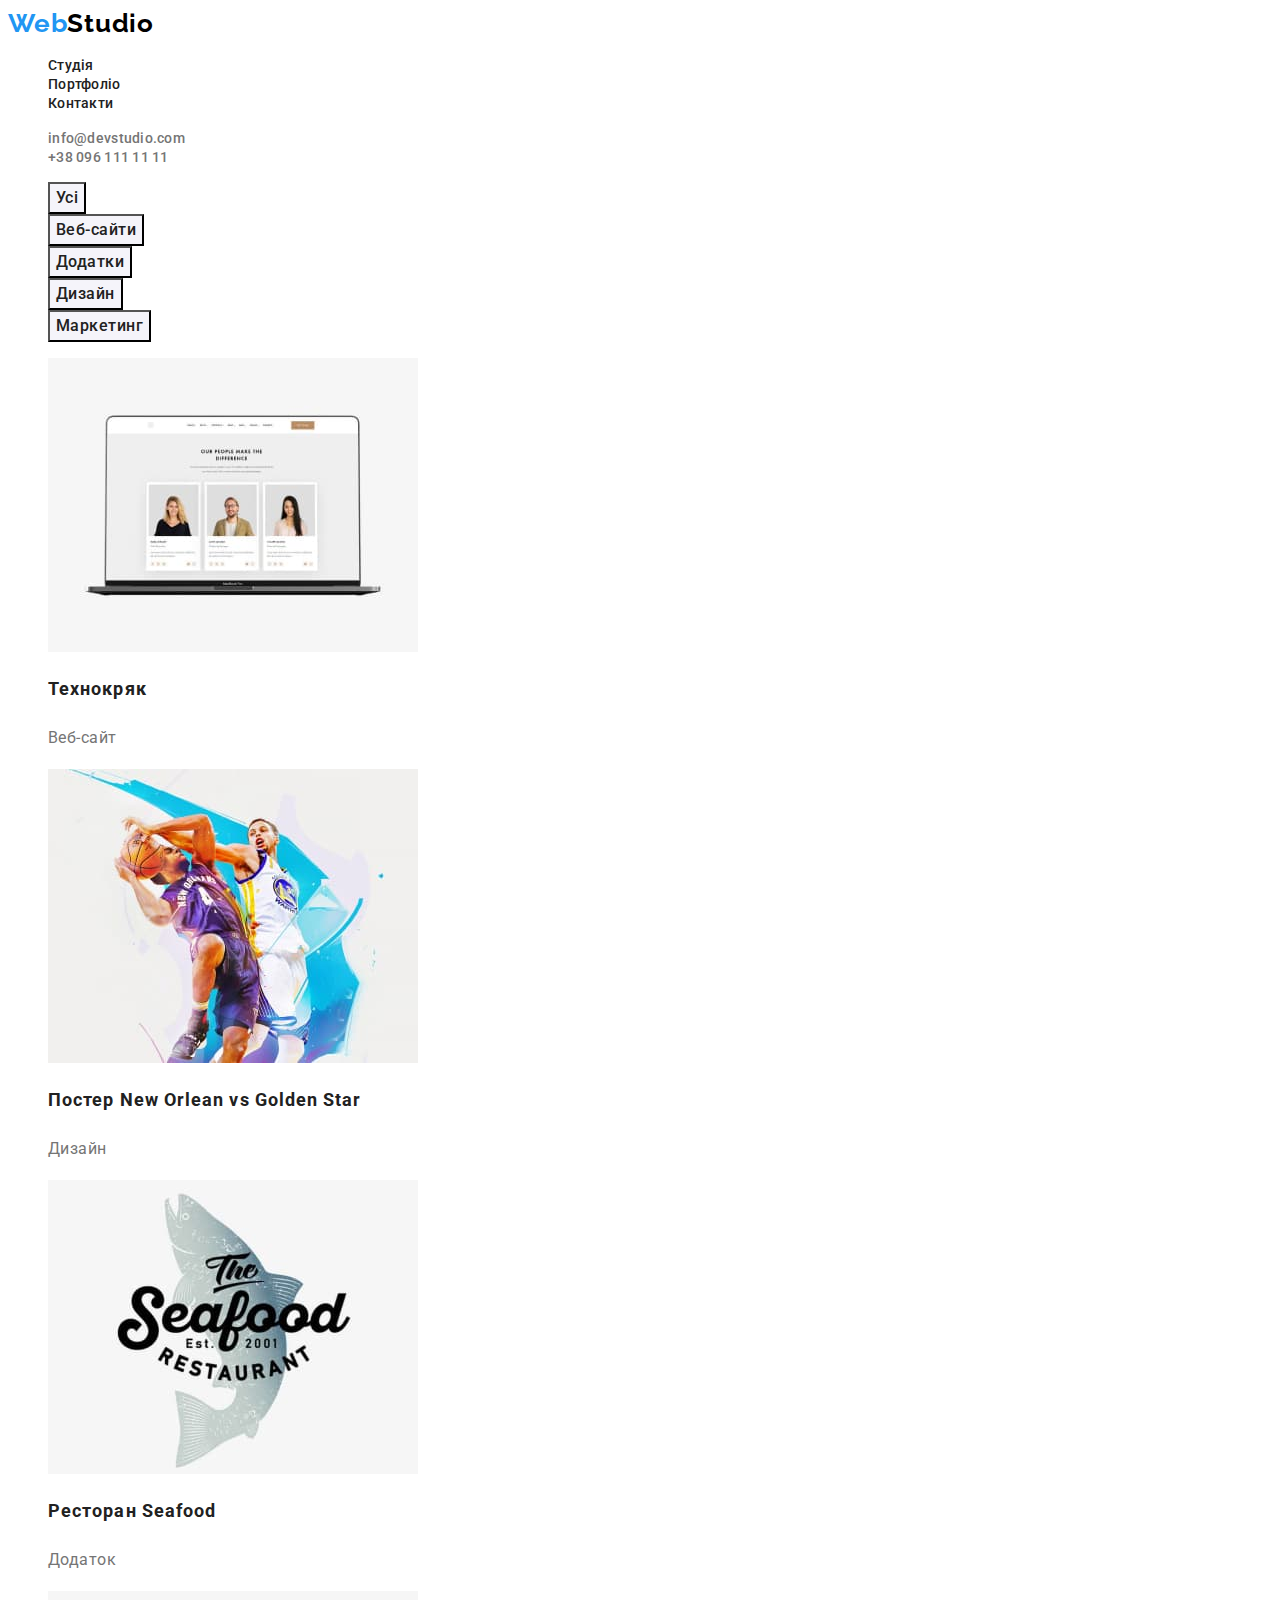
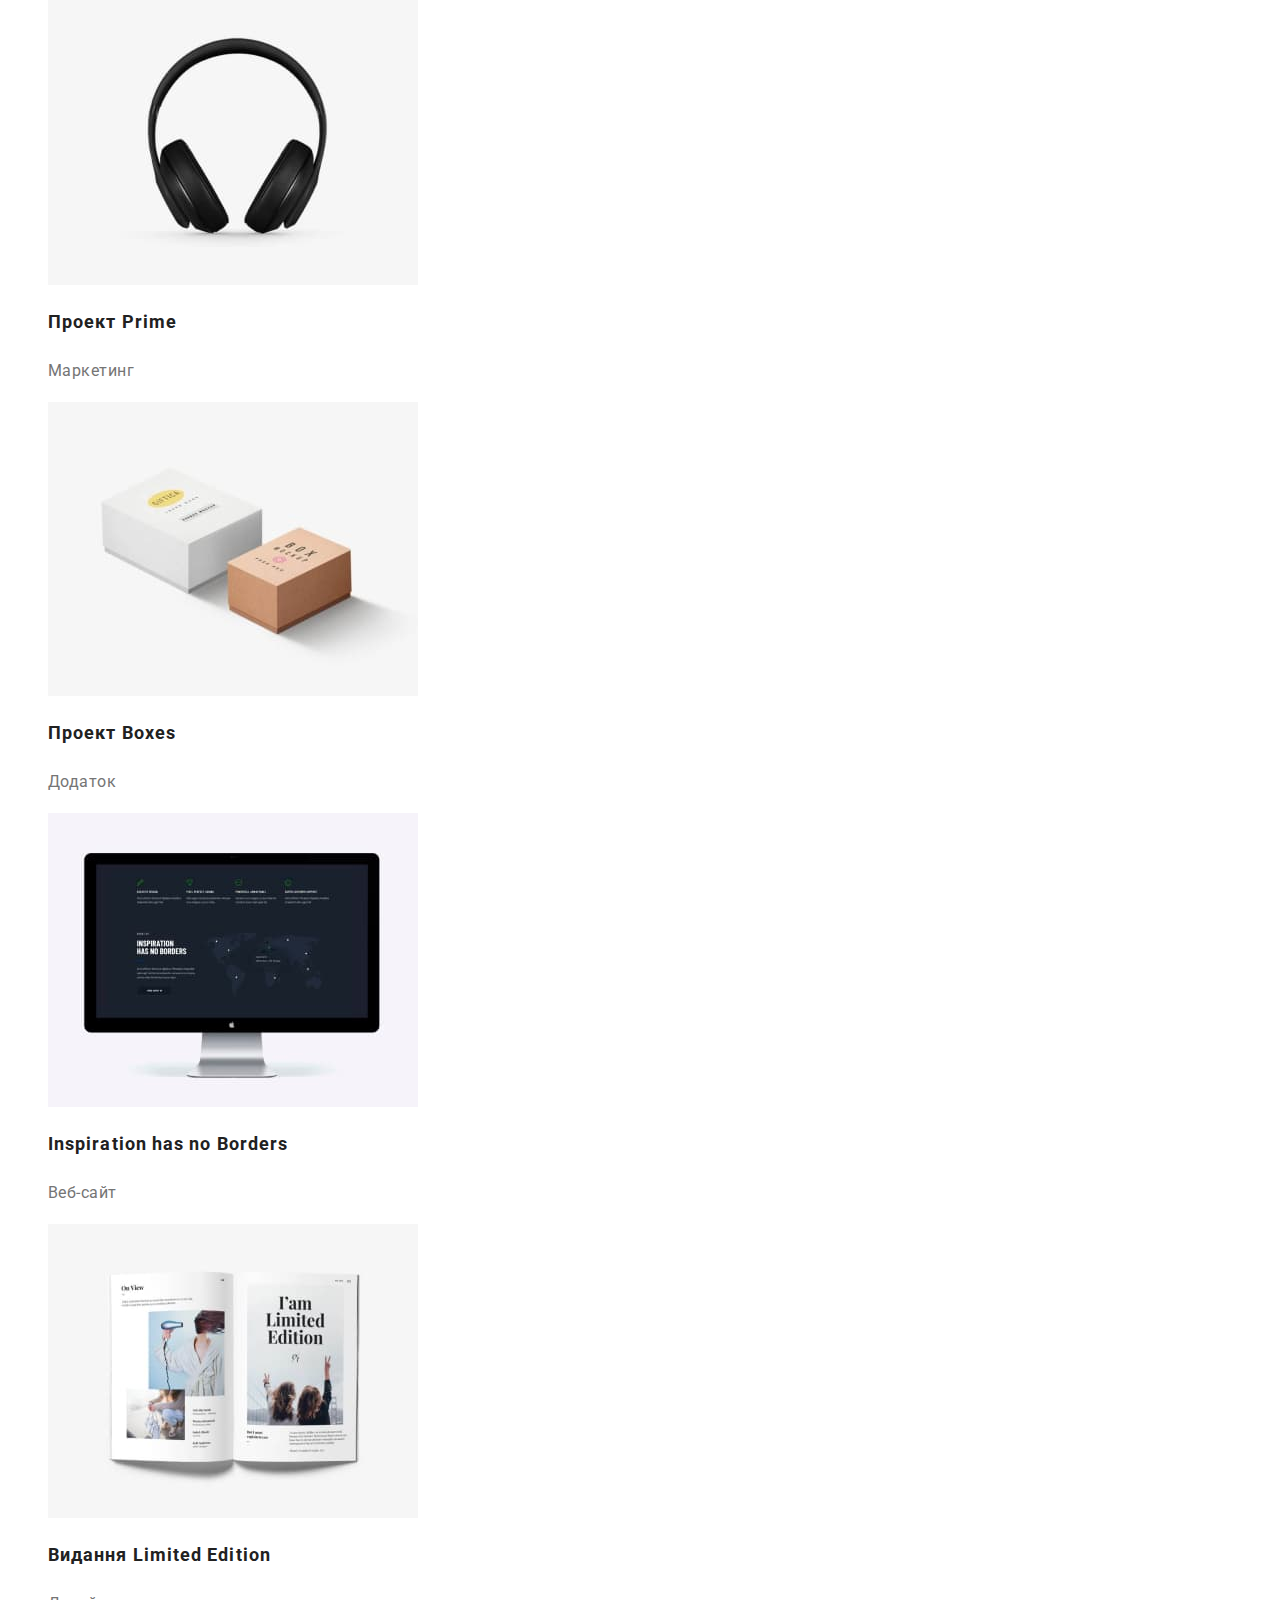
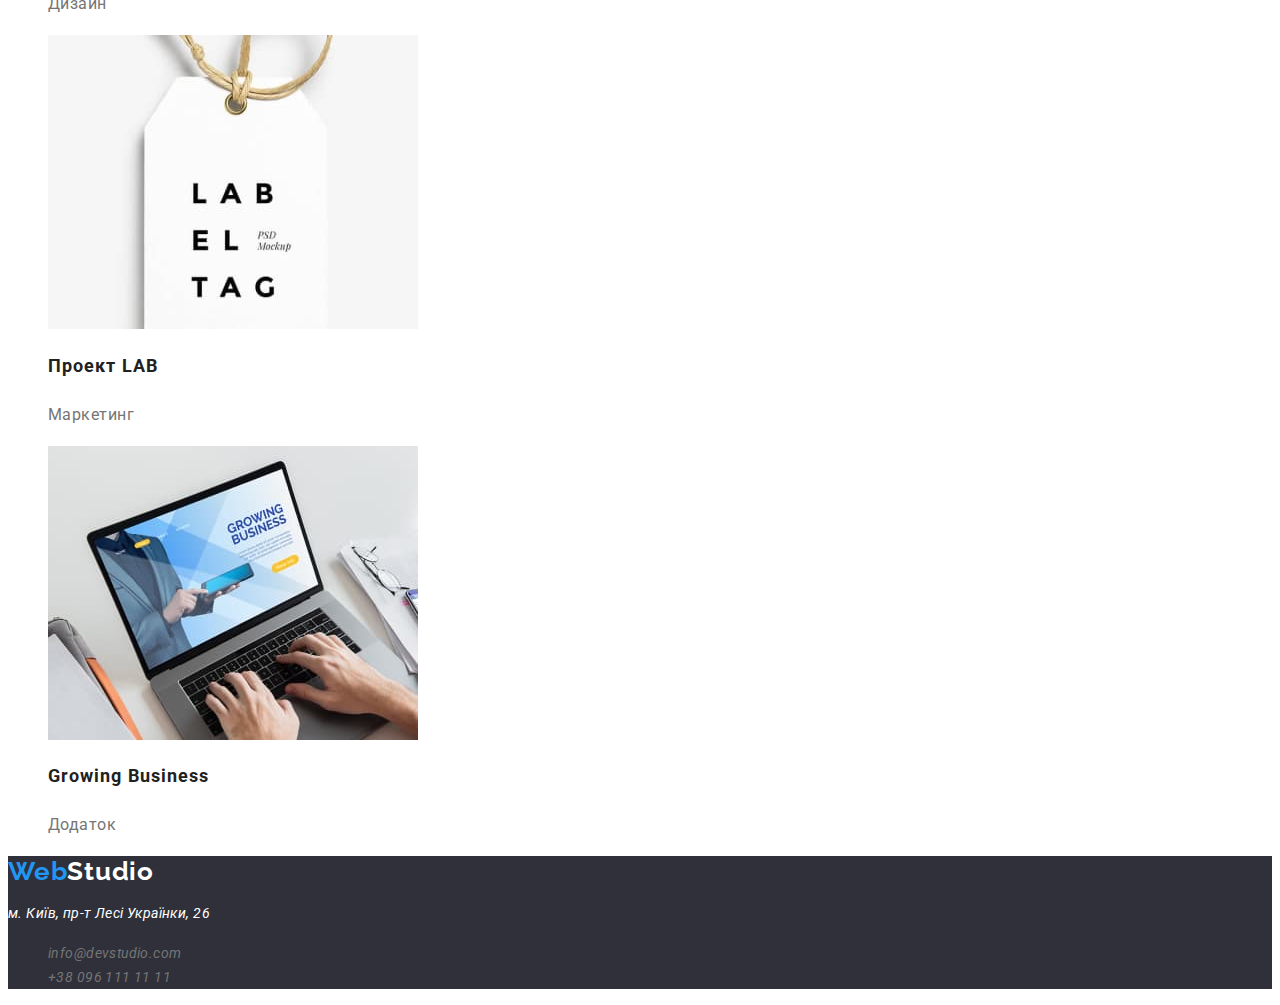
==== portfolio.html @ 88e868c9 "Summary" ====
<!DOCTYPE html>
<html lang="uk">
  <head>
    <meta charset="UTF-8">
    <meta http-equiv="X-UA-Compatible" content="IE=edge">
    <meta name="viewport" content="width=device-width, initial-scale=1.0">
    <link rel="preconnect" href="https://fonts.googleapis.com">
    <link rel="preconnect" href="https://fonts.gstatic.com" crossorigin>
    <link
      href="https://fonts.googleapis.com/css2?family=Raleway:wght@700&family=Roboto:wght@400;500;700;900&display=swap"
      rel="stylesheet"
    />
    <link rel="stylesheet" href="css/styles.css">
    <title>WebStudio</title>
  </head>
  <body>
    <!--Шапка-->
    <header>
      <nav>
        <a href="./index.html" class="logo">Web<span class="logo-styles">Studio</span></a>
        <ul class="nav-link">
          <li><a href="./index.html" class="font">Студія</a></li>
          <li><a href="./portfolio.html" class="font">Портфоліо</a></li>
          <li><a href="/" class="font">Контакти</a></li>
        </ul>
      </nav>
      <!--Контакти-->
      <ul class="contact">
        <li><a href="mailto:info@devstudio.com" class="info">info@devstudio.com</a></li>
        <li><a href="tel:+380961111111" class="info">+38 096 111 11 11</a></li>
      </ul>
    </header>
    <main>
      <!--Портфоліо-->
      <section>
        <h1 style="display: none">Портфоліо</h1>
        <ul class="list-button">
          <li><button type="button" class="click-button">Усі</button></li>
          <li><button type="button" class="click-button">Веб-сайти</button></li>
          <li><button type="button" class="click-button">Додатки</button></li>
          <li><button type="button" class="click-button">Дизайн</button></li>
          <li><button type="button" class="click-button">Маркетинг</button></li>
        </ul>
      </section>
      <section>
        <!-- Макет -->
        <ul>
          <li>
            <img src="./images/laptop.jpg" alt="Ознайомлення з веб-сайтом" width="370">
            <h2 class="project-company">Технокряк</h2>
            <p class="marker-company">Веб-сайт</p>
          </li>
          <li>
            <img
              src="./images/basketball.jpg"
              alt="Рекламний постер на матч з баскетболу"
              width="370"
            />
            <h2 class="project-company">Постер New Orlean vs Golden Star</h2>
            <p class="marker-company">Дизайн</p>
          </li>
          <li>
            <img src="./images/restaurant.jpg" alt="Додаток ресторану за логотипом" width="370">
            <h2 class="project-company">Ресторан Seafood</h2>
            <p class="marker-company">Додаток</p>
          </li>
          <li>
            <img src="./images/music.jpg" alt="Магазин для придбання гаджета" width="370">
            <h2 class="project-company">Проект Prime</h2>
            <p class="marker-company">Маркетинг</p>
          </li>
          <li>
            <img src="./images/brownbox.jpg" alt="Додаток для замовлення подарунків" width="370">
            <h2 class="project-company">Проект Boxes</h2>
            <p class="marker-company">Додаток</p>
          </li>
          <li>
            <img
              src="./images/monomac.jpg"
              alt="Веб-сайт для аналізування завдяки графіку"
              width="370">
            <h2 class="project-company">Inspiration has no Borders</h2>
            <p class="marker-company">Веб-сайт</p>
          </li>
          <li>
            <img src="./images/book.jpg" alt="Дизайн зробленний у стилі книги" width="370">
            <h2 class="project-company">Видання Limited Edition</h2>
            <p class="marker-company">Дизайн</p>
          </li>
          <li>
            <img
              src="./images/labeltag.jpg"
              alt="Маркування подарунків при замовленні"
              width="370"
            />
            <h2 class="project-company">Проект LAB</h2>
            <p class="marker-company">Маркетинг</p>
          </li>
          <li>
            <img src="./images/macbook.jpg" alt="Додаток для будь якої системи" width="370">
            <h2 class="project-company">Growing Business</h2>
            <p class="marker-company">Додаток</p>
          </li>
        </ul>
      </section>
    </main>
    <!--Підвал-->
    <footer class="drop-info">
      <a href="./index.html" class="logo">Web<span class="foot-logo">Studio</span></a>
      <address>
        <p class="street">м. Київ, пр-т Лесі Українки, 26</p>
        <ul class="foot-contact">
          <li><a href="mailto:info@devstudio.com" class="foot-info">info@devstudio.com</a></li>
          <li><a href="tel:+380961111111" class="foot-info">+38 096 111 11 11</a></li>
        </ul>
      </address>
    </footer>
  </body>
</html>
---- css/styles.css ----
:root {
  --background-color-sect: #2f303a;
  --background-color-sect-button: #f5f4fa;
  --background-color-button: #2196f3;
  --background-color-focus-button: #188CE8;
  --text-color-logo: #000000;
  --text-color-logo-foot: #ffffff;
  --color-text-logo: #2196f3;
  --color-text-title-button: #ffffff;
  --color-text-h2: #212121;
  --color-text-p: #757575;
  --color-text-link: #212121;
  --color-text-contact: #757575;
  --hover-focus-link-button: #2196f3;
}

body {
  font-family: 'Roboto', sans-serif;
  background: #ffffff;
  color: var(--color-text-h2);
}

ul {
  list-style: none;
}

a {
  text-decoration: none;
}

/* Logo-шрифт/колір */

.logo {
  font-family: 'Raleway', sans-serif;
  color: var(--color-text-logo);
  font-weight: 700;
  font-size: 26px;
  line-height: calc(31 / 26);
  letter-spacing: 0.03em;
}

.logo-styles {
  color: var(--text-color-logo);
  line-height: calc(31 / 26);
  letter-spacing: 0.03em;
}

/* Шапка index portfolio */

.nav-link .font {
  color: var(--color-text-link);
  font-weight: 500;
  font-size: 14px;
  line-height: calc(16 / 14);
  letter-spacing: 0.02em;
}

.nav-link .font:hover,
.nav-link .font:focus {
  color: var(--hover-focus-link-button);
}

.contact .info {
  color: var(--color-text-contact);
  font-weight: 500;
  font-size: 14px;
  line-height: calc(16 / 14);
  letter-spacing: 0.02em;
}

.contact .info:hover,
.contact .info:focus {
  color: var(--hover-focus-link-button);
}

/* Банер index */

.baner-style {
  background: var(--background-color-sect);
}

.baner-text {
  color: var(--color-text-title-button);
  text-align: center;
  font-weight: 900;
  font-size: 44px;
  line-height: calc(60 / 44);
  letter-spacing: 0.06em;
  text-transform: uppercase;
}

.baner-button {
  font-family: 'Roboto', sans-serif;
  background-color: var(--background-color-button);
  color: var(--color-text-title-button);
  cursor: pointer;
  font-weight: 700;
  font-size: 16px;
  line-height: calc(30 / 16);
  letter-spacing: 0.06em;
}

.baner-button:hover,
.baner-button:focus {
  background-color: var(--background-color-focus-button);
}

/* Деталі */

.factor {
  font-weight: 700;
  font-size: 14px;
  line-height: calc(16 / 14);
  letter-spacing: 0.03em;
  text-transform: uppercase;
}

.opisanie {
  font-size: 14px;
  color: var(--color-text-p);
  line-height: calc(24 / 14);
  letter-spacing: 0.03em;
}

/* Заняття Команда index */

.glava-job-title {
  background-color: var(--background-color-sect-button);
}

.glava {
  text-align: center;
  font-weight: 700;
  font-size: 36px;
  line-height: calc(42 / 36);
  letter-spacing: 0.03em;
}

.bg-card {
  background-color: var(--color-text-title-button);
}

.name-people {
  text-align: center;
  font-weight: 500;
  font-size: 16px;
  line-height: calc(19 / 16);
  letter-spacing: 0.03em;
}

.job-title {
  color: var(--color-text-p);
  text-align: center;
  font-size: 16px;
  line-height: calc(19 / 16);
  letter-spacing: 0.03em;
}

/* Портфоліо */

.list-button .click-button {
  font-family: 'Roboto', sans-serif;
  background-color: var(--background-color-sect-button);
  cursor: pointer;
  color: var(--color-text-link);
  font-weight: 500;
  font-size: 16px;
  line-height: calc(26 / 16);
  text-align: center;
  letter-spacing: 0.03em;
}

.list-button .click-button:hover,
.list-button .click-button:focus {
  background-color: var(--hover-focus-link-button);
  color: var(--color-text-title-button);
}

.project-company {
  font-weight: 700;
  font-size: 18px;
  line-height: calc(36 / 18);
  letter-spacing: 0.06em;
}

.marker-company {
  color: var(--color-text-p);
  font-size: 16px;
  line-height: calc(30 / 16);
  letter-spacing: 0.03em;
}

/* Підвал index portfolio */

.drop-info {
  background: var(--background-color-sect);
}

.foot-logo {
  color: var(--text-color-logo-foot);
  line-height: calc(31 / 26);
  letter-spacing: 0.03em;
}

.street {
  color: var(--text-color-logo-foot);
  font-size: 14px;
  line-height: calc(24 / 14);
  letter-spacing: 0.03em;
}

.foot-contact .foot-info {
  color: var(--color-text-contact);
  font-size: 14px;
  line-height: calc(24 / 14);
  letter-spacing: 0.03em;
}

.foot-contact .foot-info:hover,
.foot-contact .foot-info:focus {
  color: var(--hover-focus-link-button);
}
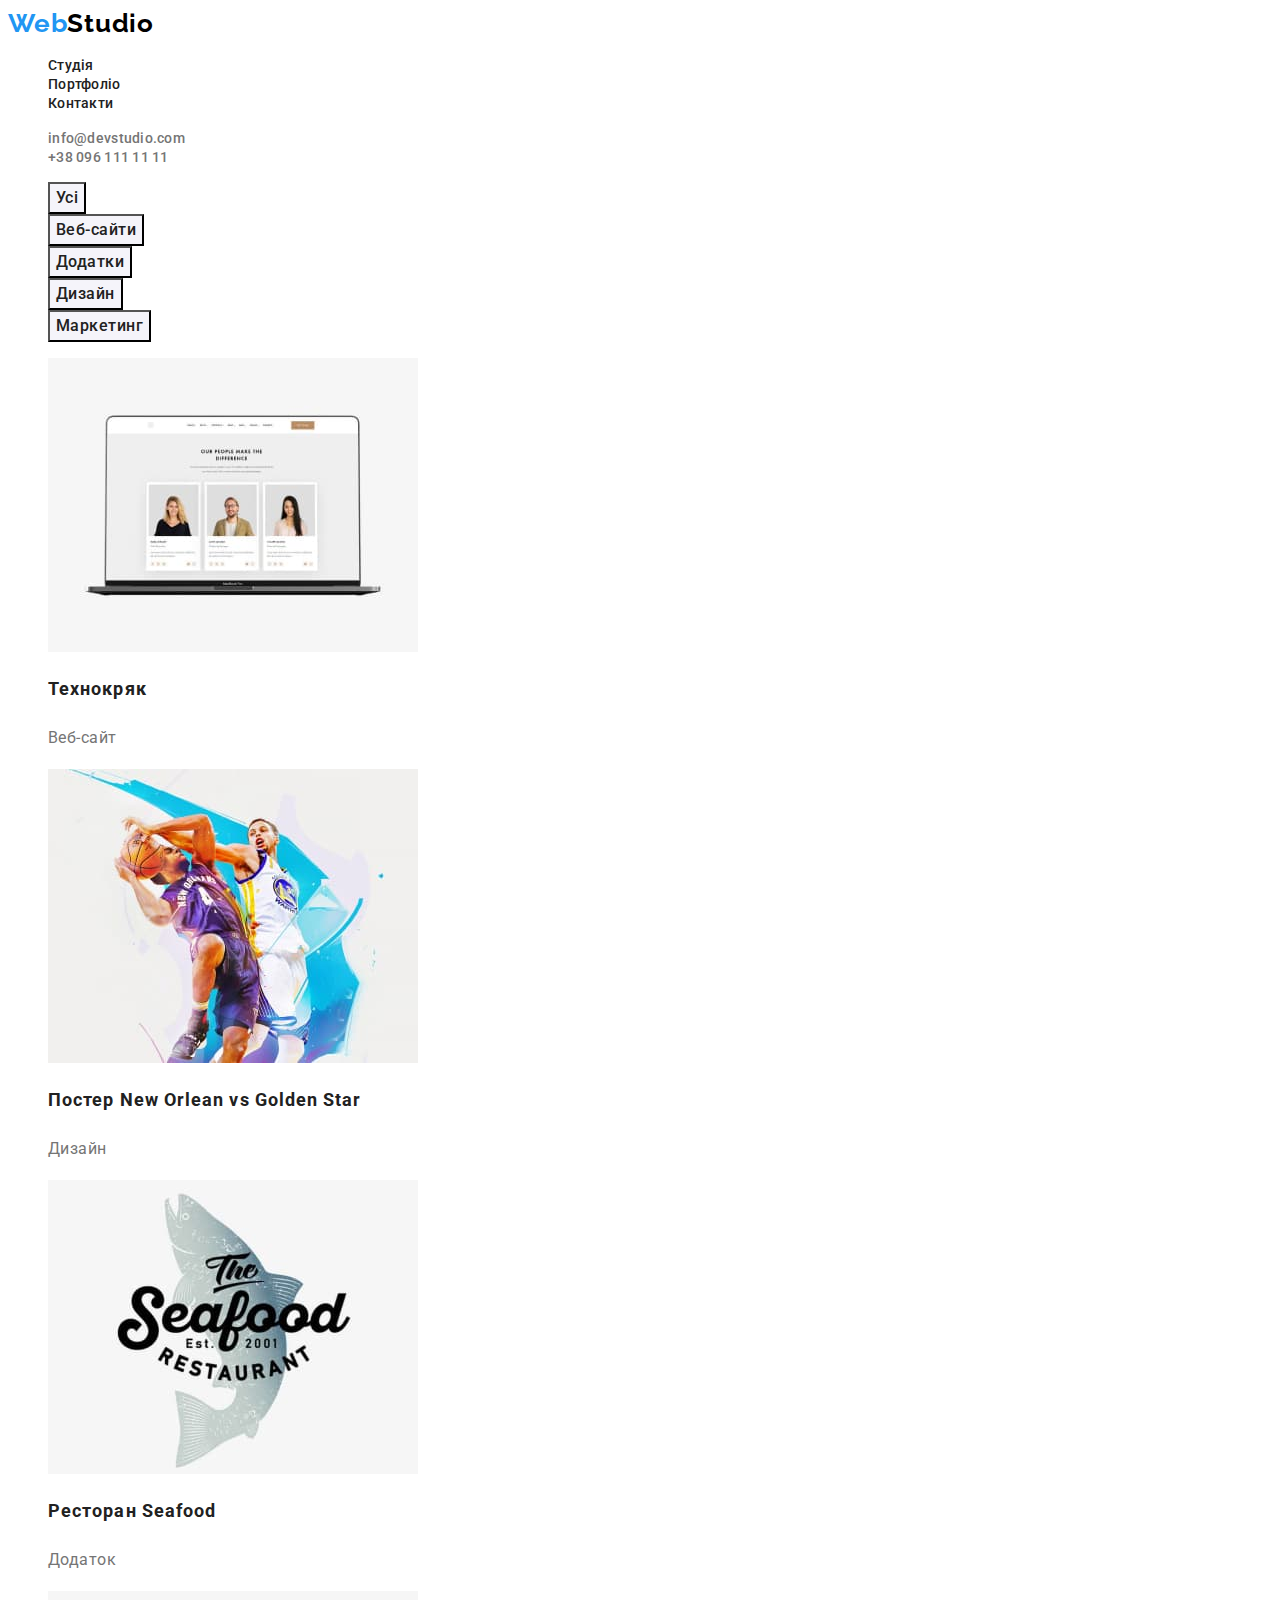
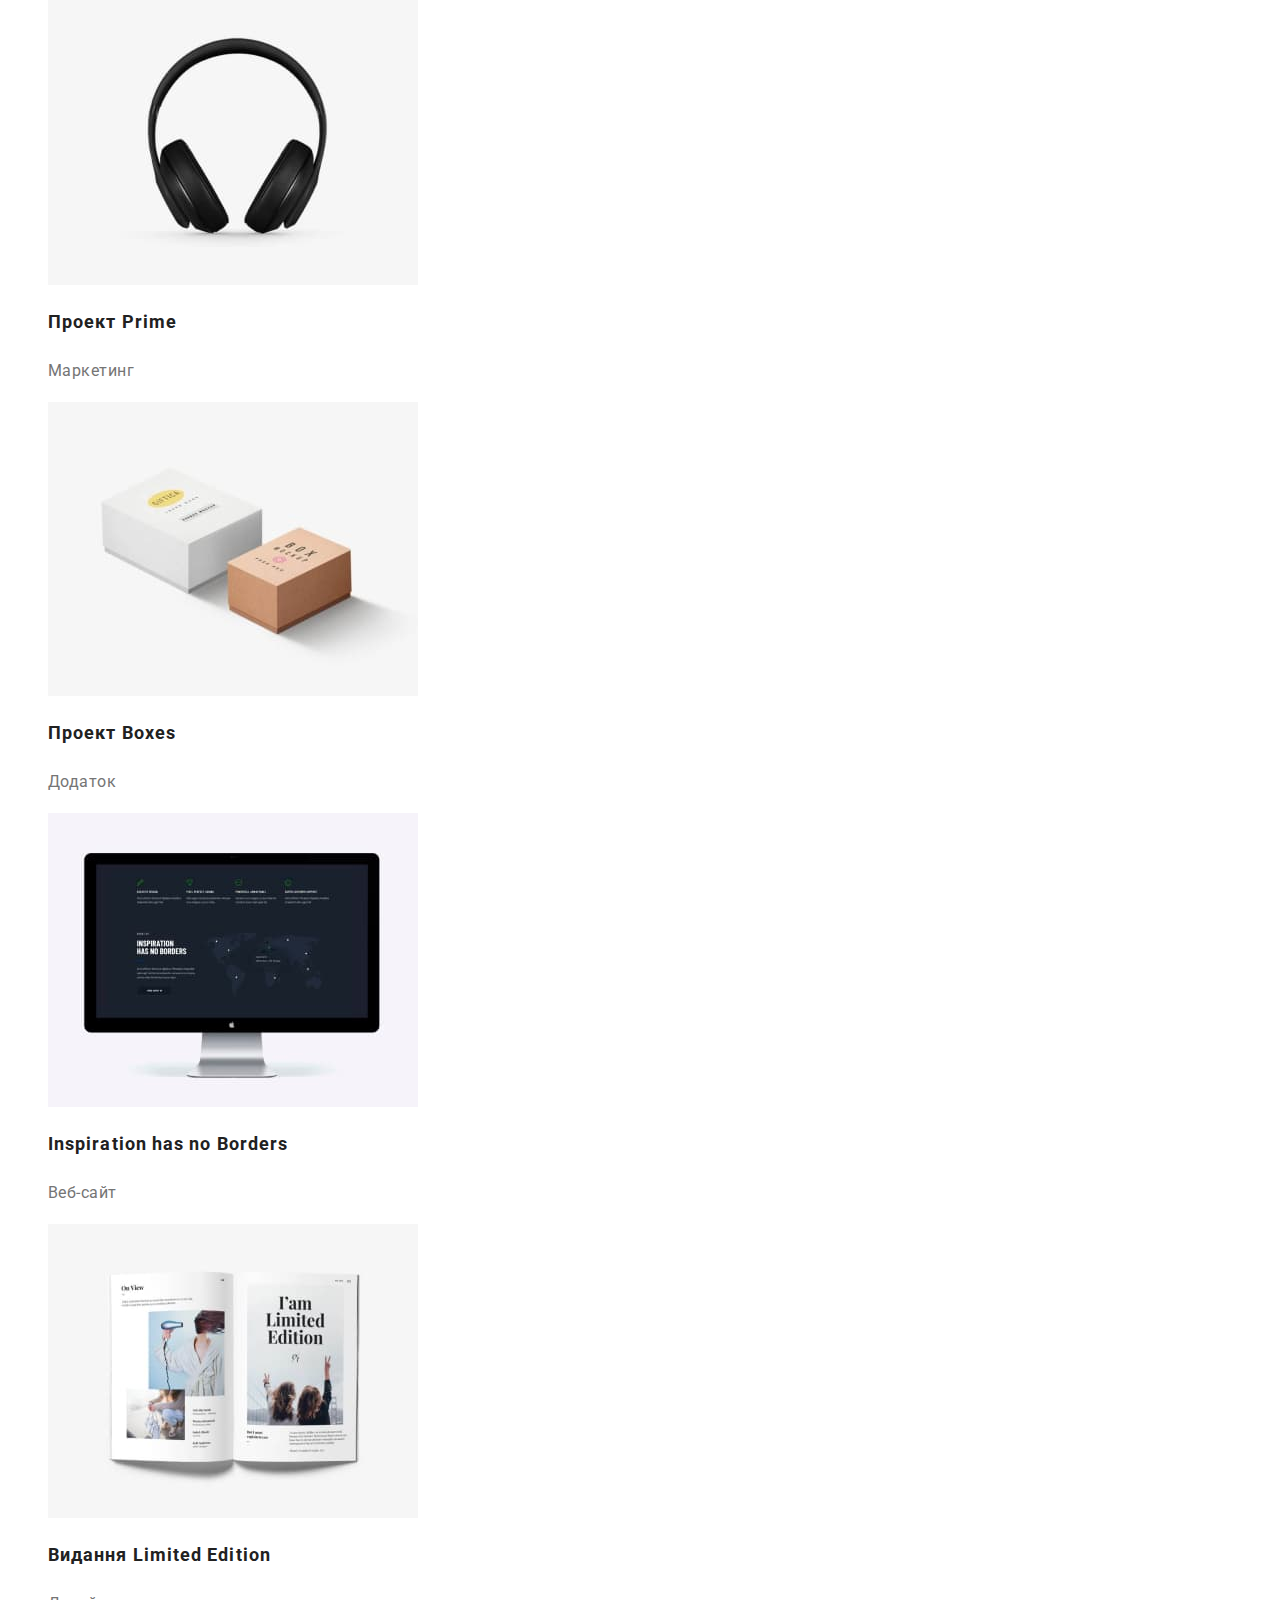
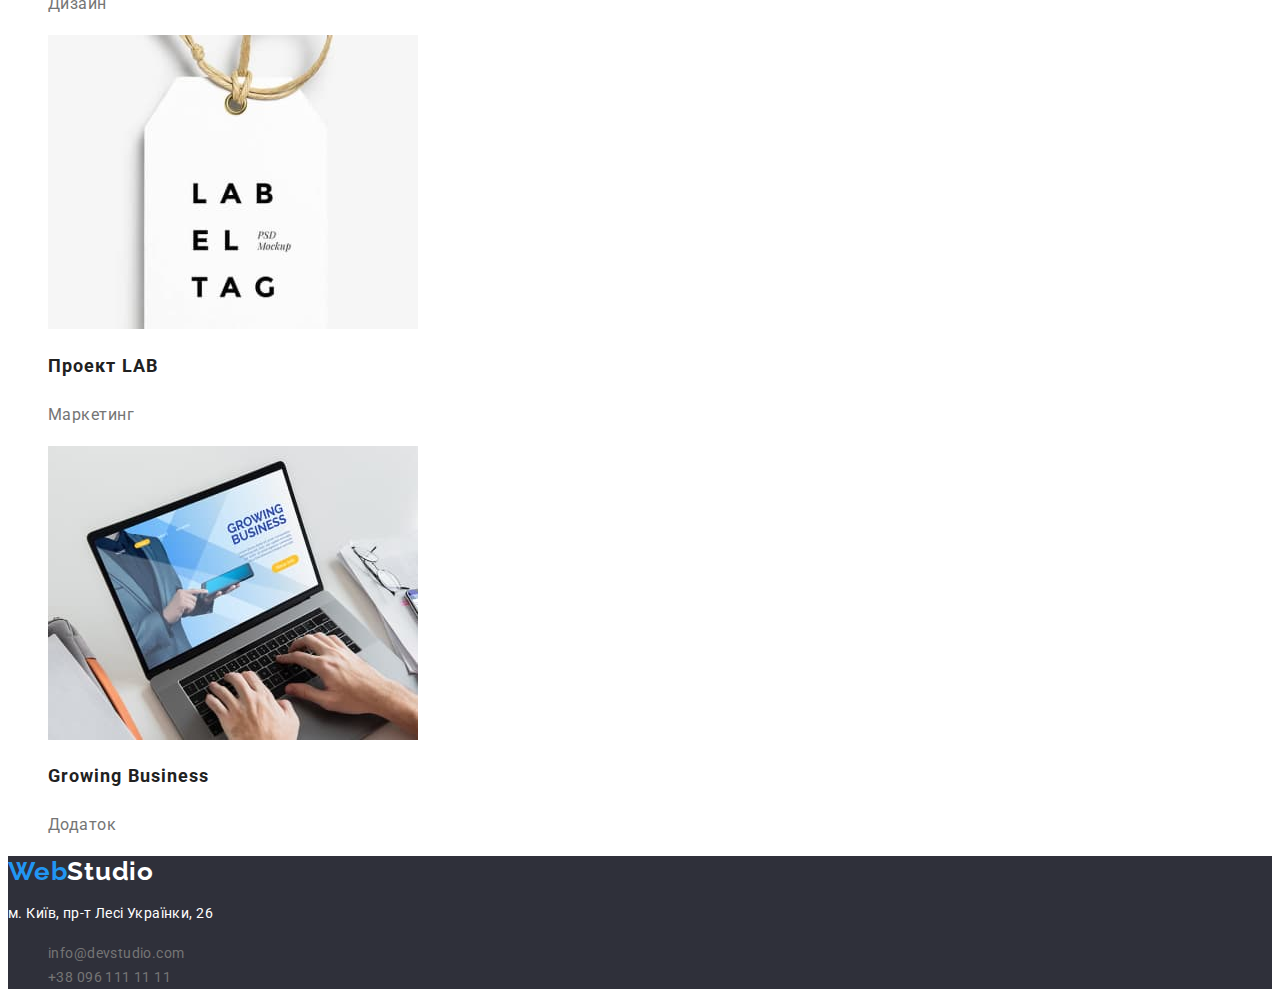
==== commit e00ea445: "New Summary" ====
--- a/portfolio.html
+++ b/portfolio.html
@@ -107,7 +107,7 @@
     <!--Підвал-->
     <footer class="drop-info">
       <a href="./index.html" class="logo">Web<span class="foot-logo">Studio</span></a>
-      <address>
+      <address class="foot-adress">
         <p class="street">м. Київ, пр-т Лесі Українки, 26</p>
         <ul class="foot-contact">
           <li><a href="mailto:info@devstudio.com" class="foot-info">info@devstudio.com</a></li>
--- a/css/styles.css
+++ b/css/styles.css
@@ -2,7 +2,7 @@
   --background-color-sect: #2f303a;
   --background-color-sect-button: #f5f4fa;
   --background-color-button: #2196f3;
-  --background-color-focus-button: #188CE8;
+  --background-color-focus-button: #188ce8;
   --text-color-logo: #000000;
   --text-color-logo-foot: #ffffff;
   --color-text-logo: #2196f3;
@@ -90,7 +90,7 @@
 }
 
 .baner-button {
-  font-family: 'Roboto', sans-serif;
+  font-family: inherit;
   background-color: var(--background-color-button);
   color: var(--color-text-title-button);
   cursor: pointer;
@@ -159,7 +159,7 @@
 /* Портфоліо */
 
 .list-button .click-button {
-  font-family: 'Roboto', sans-serif;
+  font-family: inherit;
   background-color: var(--background-color-sect-button);
   cursor: pointer;
   color: var(--color-text-link);
@@ -171,7 +171,8 @@
 }
 
 .list-button .click-button:hover,
-.list-button .click-button:focus {
+.list-button .click-button:focus,
+.list-button .click-button:active {
   background-color: var(--hover-focus-link-button);
   color: var(--color-text-title-button);
 }
@@ -202,6 +203,10 @@
   letter-spacing: 0.03em;
 }
 
+.foot-adress {
+  font-style: normal;
+}
+
 .street {
   color: var(--text-color-logo-foot);
   font-size: 14px;
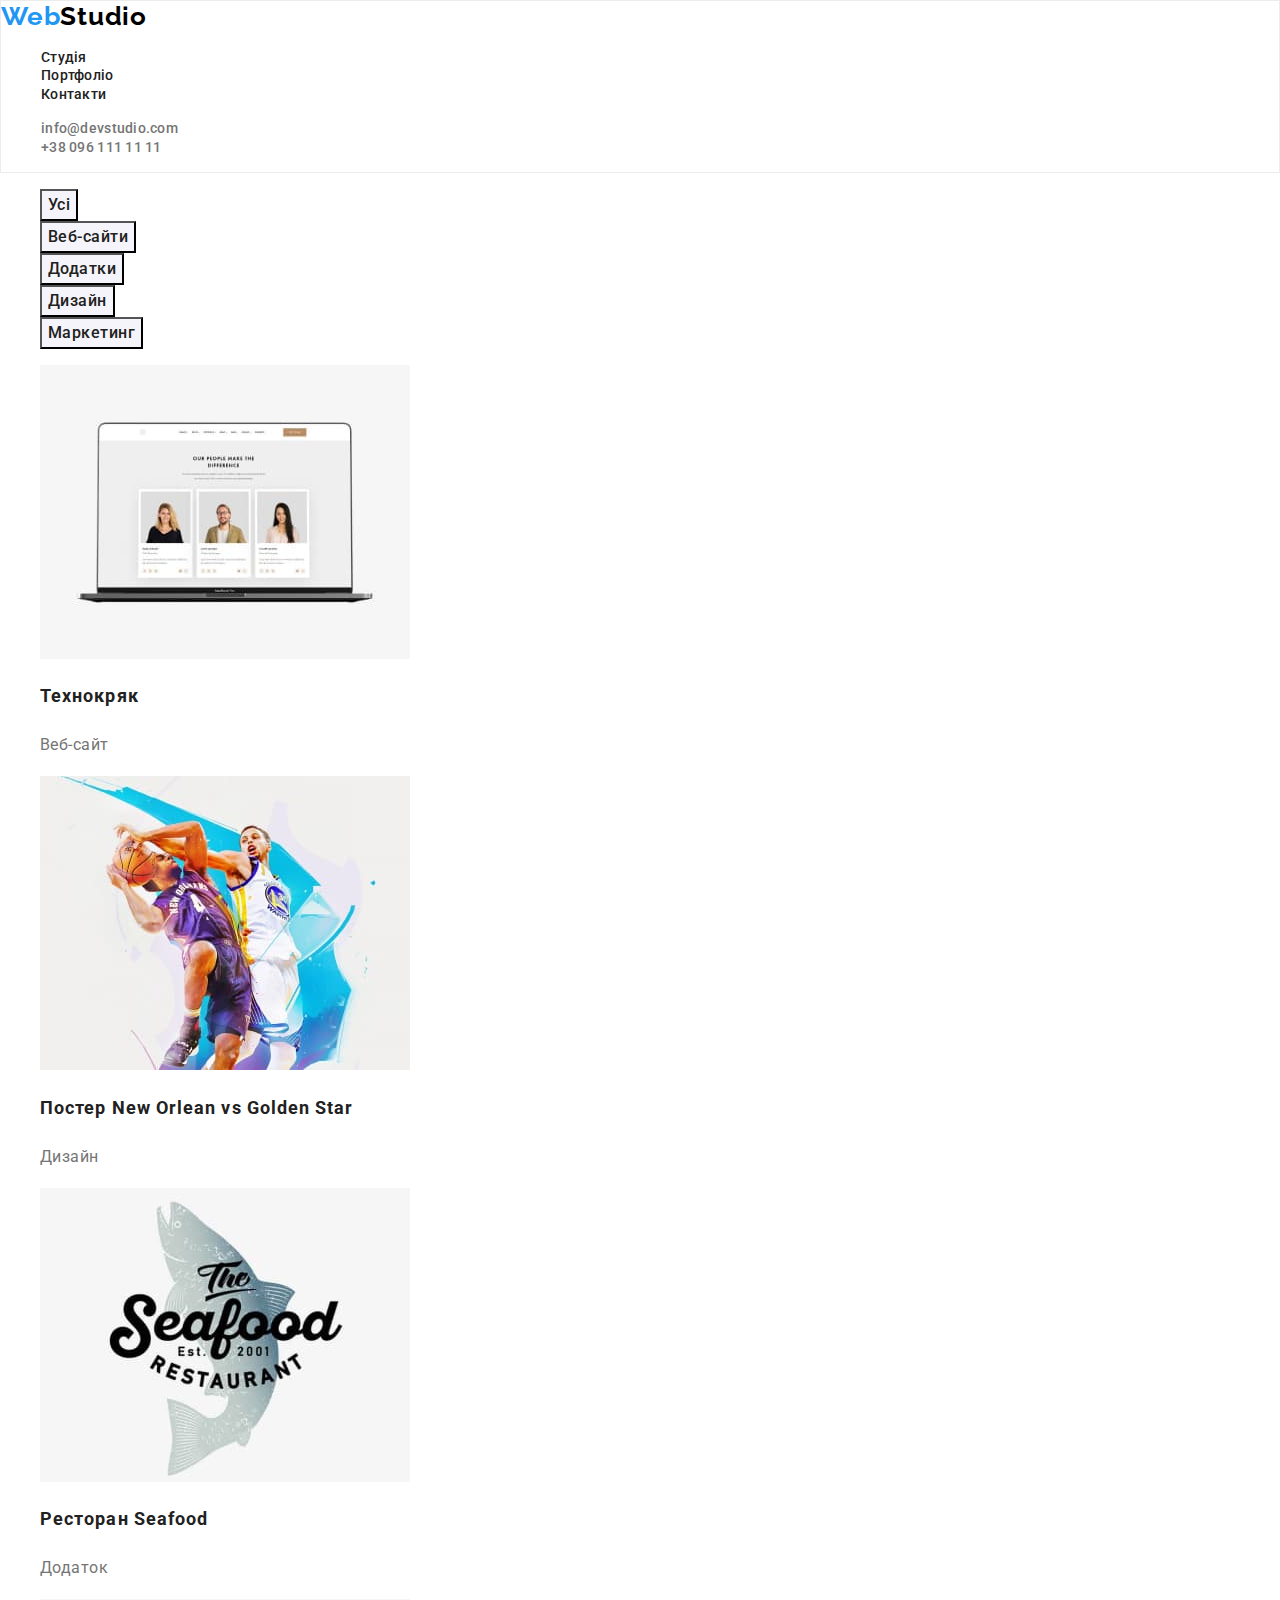
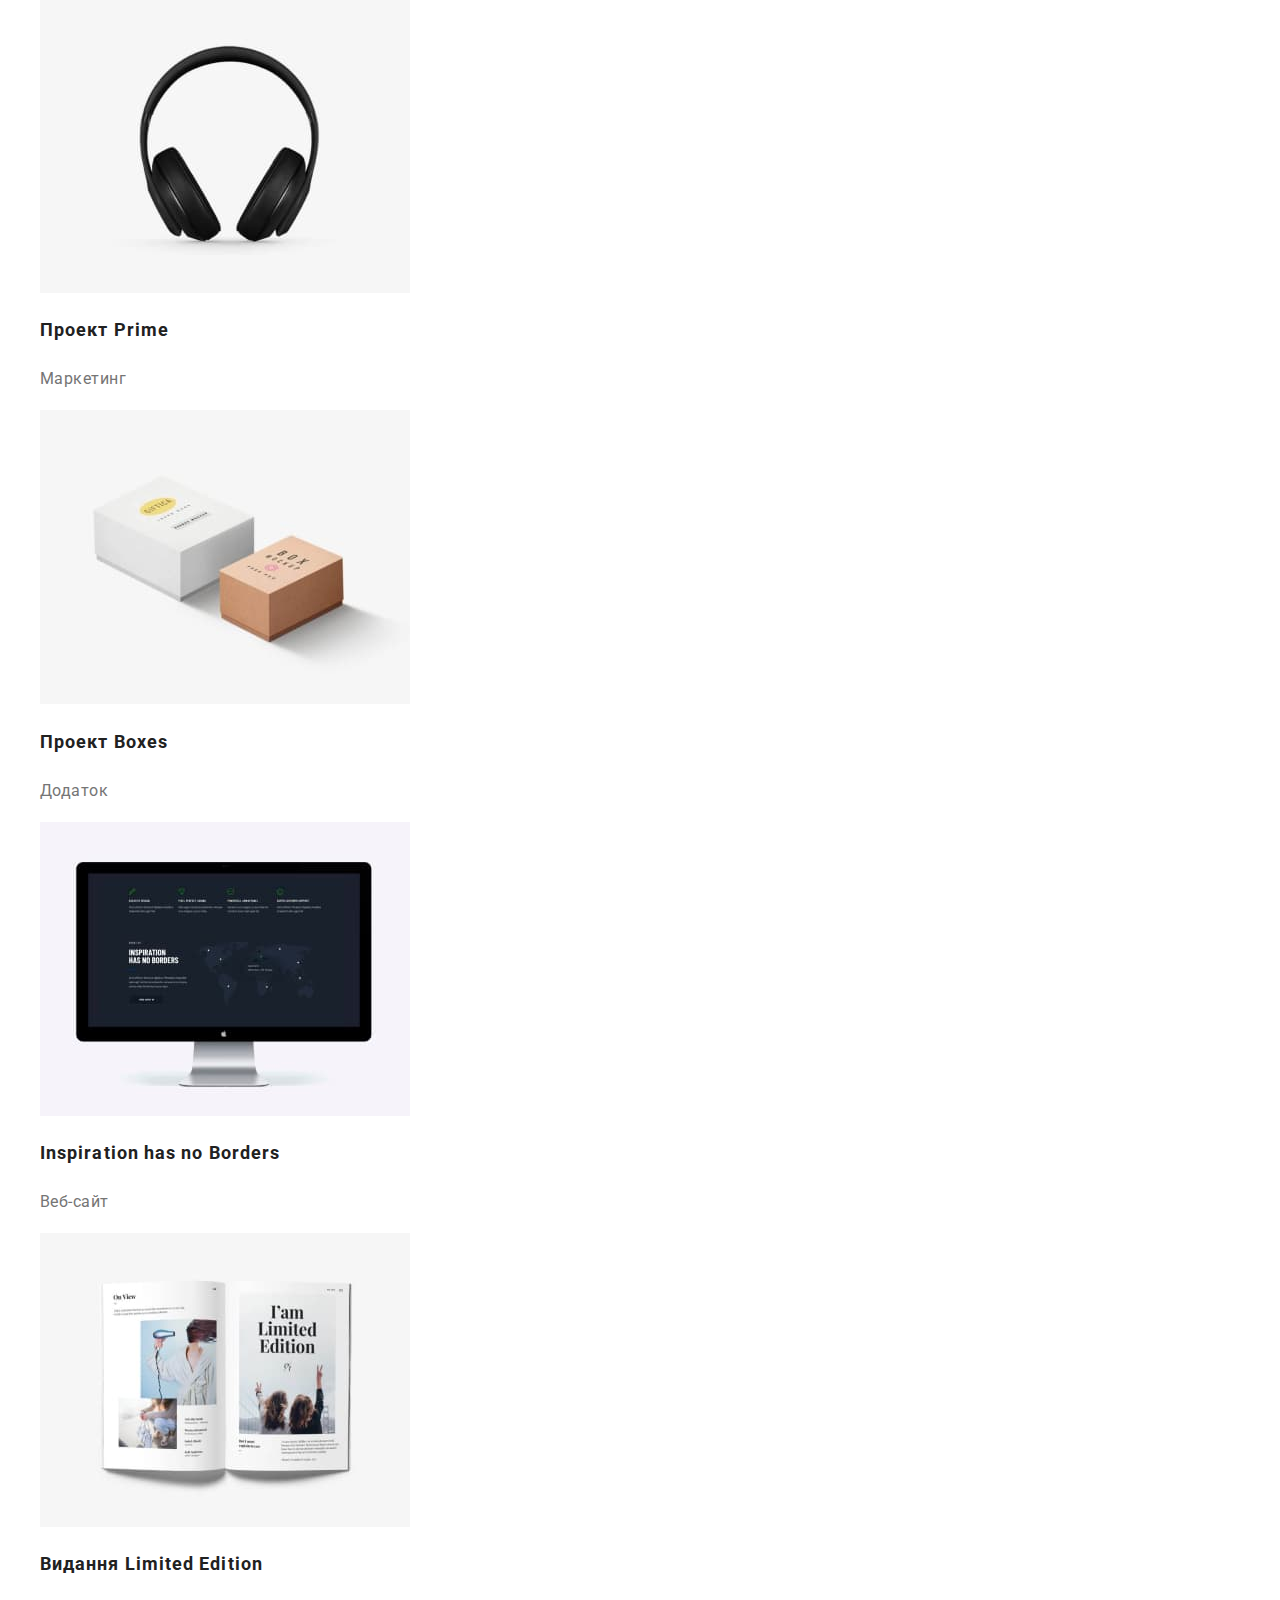
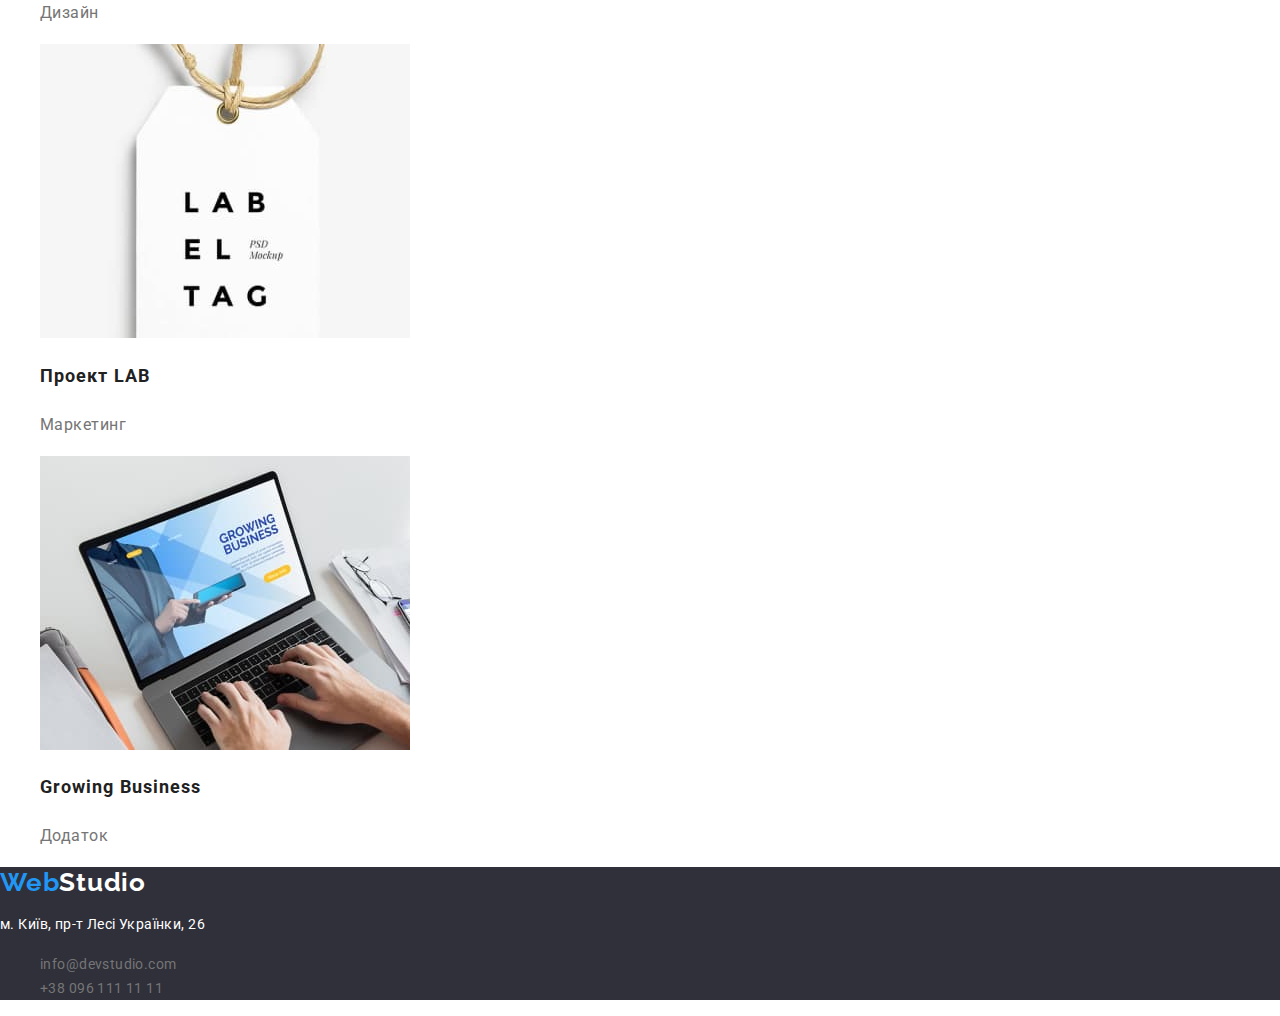
==== commit c7d11fb4: "Summary NEW 10.11" ====
--- a/portfolio.html
+++ b/portfolio.html
@@ -1,21 +1,25 @@
 <!DOCTYPE html>
 <html lang="uk">
   <head>
-    <meta charset="UTF-8">
-    <meta http-equiv="X-UA-Compatible" content="IE=edge">
-    <meta name="viewport" content="width=device-width, initial-scale=1.0">
-    <link rel="preconnect" href="https://fonts.googleapis.com">
-    <link rel="preconnect" href="https://fonts.gstatic.com" crossorigin>
+    <meta charset="UTF-8" />
+    <meta http-equiv="X-UA-Compatible" content="IE=edge" />
+    <meta name="viewport" content="width=device-width, initial-scale=1.0" />
+    <link rel="preconnect" href="https://fonts.googleapis.com" />
+    <link rel="preconnect" href="https://fonts.gstatic.com" crossorigin />
     <link
       href="https://fonts.googleapis.com/css2?family=Raleway:wght@700&family=Roboto:wght@400;500;700;900&display=swap"
       rel="stylesheet"
     />
-    <link rel="stylesheet" href="css/styles.css">
+    <link
+      rel="stylesheet"
+      href="https://cdnjs.cloudflare.com/ajax/libs/modern-normalize/1.1.0/modern-normalize.min.css"
+    />
+    <link rel="stylesheet" href="css/styles.css" />
     <title>WebStudio</title>
   </head>
   <body>
     <!--Шапка-->
-    <header>
+    <header class="headers">
       <nav>
         <a href="./index.html" class="logo">Web<span class="logo-styles">Studio</span></a>
         <ul class="nav-link">
@@ -46,7 +50,7 @@
         <!-- Макет -->
         <ul>
           <li>
-            <img src="./images/laptop.jpg" alt="Ознайомлення з веб-сайтом" width="370">
+            <img src="./images/laptop.jpg" alt="Ознайомлення з веб-сайтом" width="370" />
             <h2 class="project-company">Технокряк</h2>
             <p class="marker-company">Веб-сайт</p>
           </li>
@@ -60,17 +64,17 @@
             <p class="marker-company">Дизайн</p>
           </li>
           <li>
-            <img src="./images/restaurant.jpg" alt="Додаток ресторану за логотипом" width="370">
+            <img src="./images/restaurant.jpg" alt="Додаток ресторану за логотипом" width="370" />
             <h2 class="project-company">Ресторан Seafood</h2>
             <p class="marker-company">Додаток</p>
           </li>
           <li>
-            <img src="./images/music.jpg" alt="Магазин для придбання гаджета" width="370">
+            <img src="./images/music.jpg" alt="Магазин для придбання гаджета" width="370" />
             <h2 class="project-company">Проект Prime</h2>
             <p class="marker-company">Маркетинг</p>
           </li>
           <li>
-            <img src="./images/brownbox.jpg" alt="Додаток для замовлення подарунків" width="370">
+            <img src="./images/brownbox.jpg" alt="Додаток для замовлення подарунків" width="370" />
             <h2 class="project-company">Проект Boxes</h2>
             <p class="marker-company">Додаток</p>
           </li>
@@ -78,12 +82,13 @@
             <img
               src="./images/monomac.jpg"
               alt="Веб-сайт для аналізування завдяки графіку"
-              width="370">
+              width="370"
+            />
             <h2 class="project-company">Inspiration has no Borders</h2>
             <p class="marker-company">Веб-сайт</p>
           </li>
           <li>
-            <img src="./images/book.jpg" alt="Дизайн зробленний у стилі книги" width="370">
+            <img src="./images/book.jpg" alt="Дизайн зробленний у стилі книги" width="370" />
             <h2 class="project-company">Видання Limited Edition</h2>
             <p class="marker-company">Дизайн</p>
           </li>
@@ -97,7 +102,7 @@
             <p class="marker-company">Маркетинг</p>
           </li>
           <li>
-            <img src="./images/macbook.jpg" alt="Додаток для будь якої системи" width="370">
+            <img src="./images/macbook.jpg" alt="Додаток для будь якої системи" width="370" />
             <h2 class="project-company">Growing Business</h2>
             <p class="marker-company">Додаток</p>
           </li>
--- a/css/styles.css
+++ b/css/styles.css
@@ -14,6 +14,16 @@
   --hover-focus-link-button: #2196f3;
 }
 
+html {
+  box-sizing: border-box;
+}
+
+*,
+*::before,
+*::after {
+  box-sizing: inherit;
+}
+
 body {
   font-family: 'Roboto', sans-serif;
   background: #ffffff;
@@ -26,6 +36,12 @@
 
 a {
   text-decoration: none;
+}
+
+/* Контейнери та відступи / стилі */
+
+.headers {
+  border: 1px solid #ECECEC;
 }
 
 /* Logo-шрифт/колір */
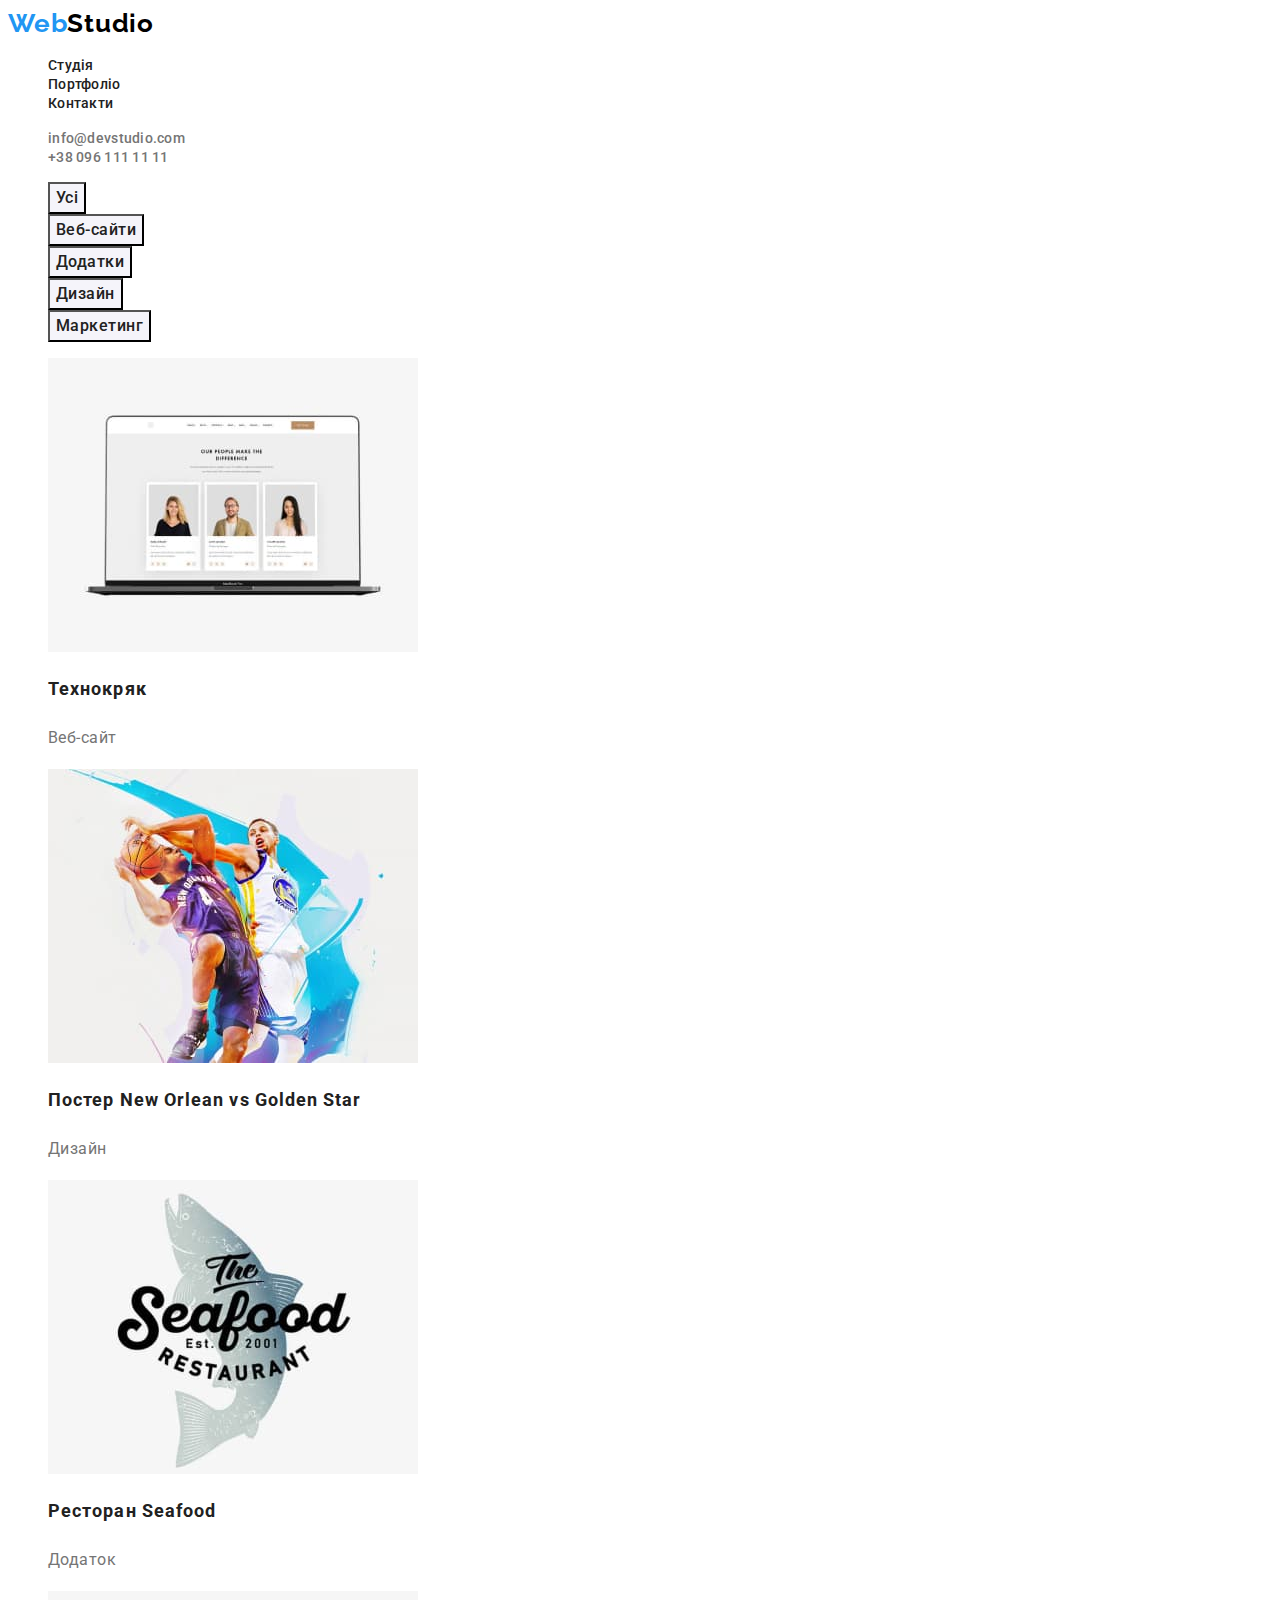
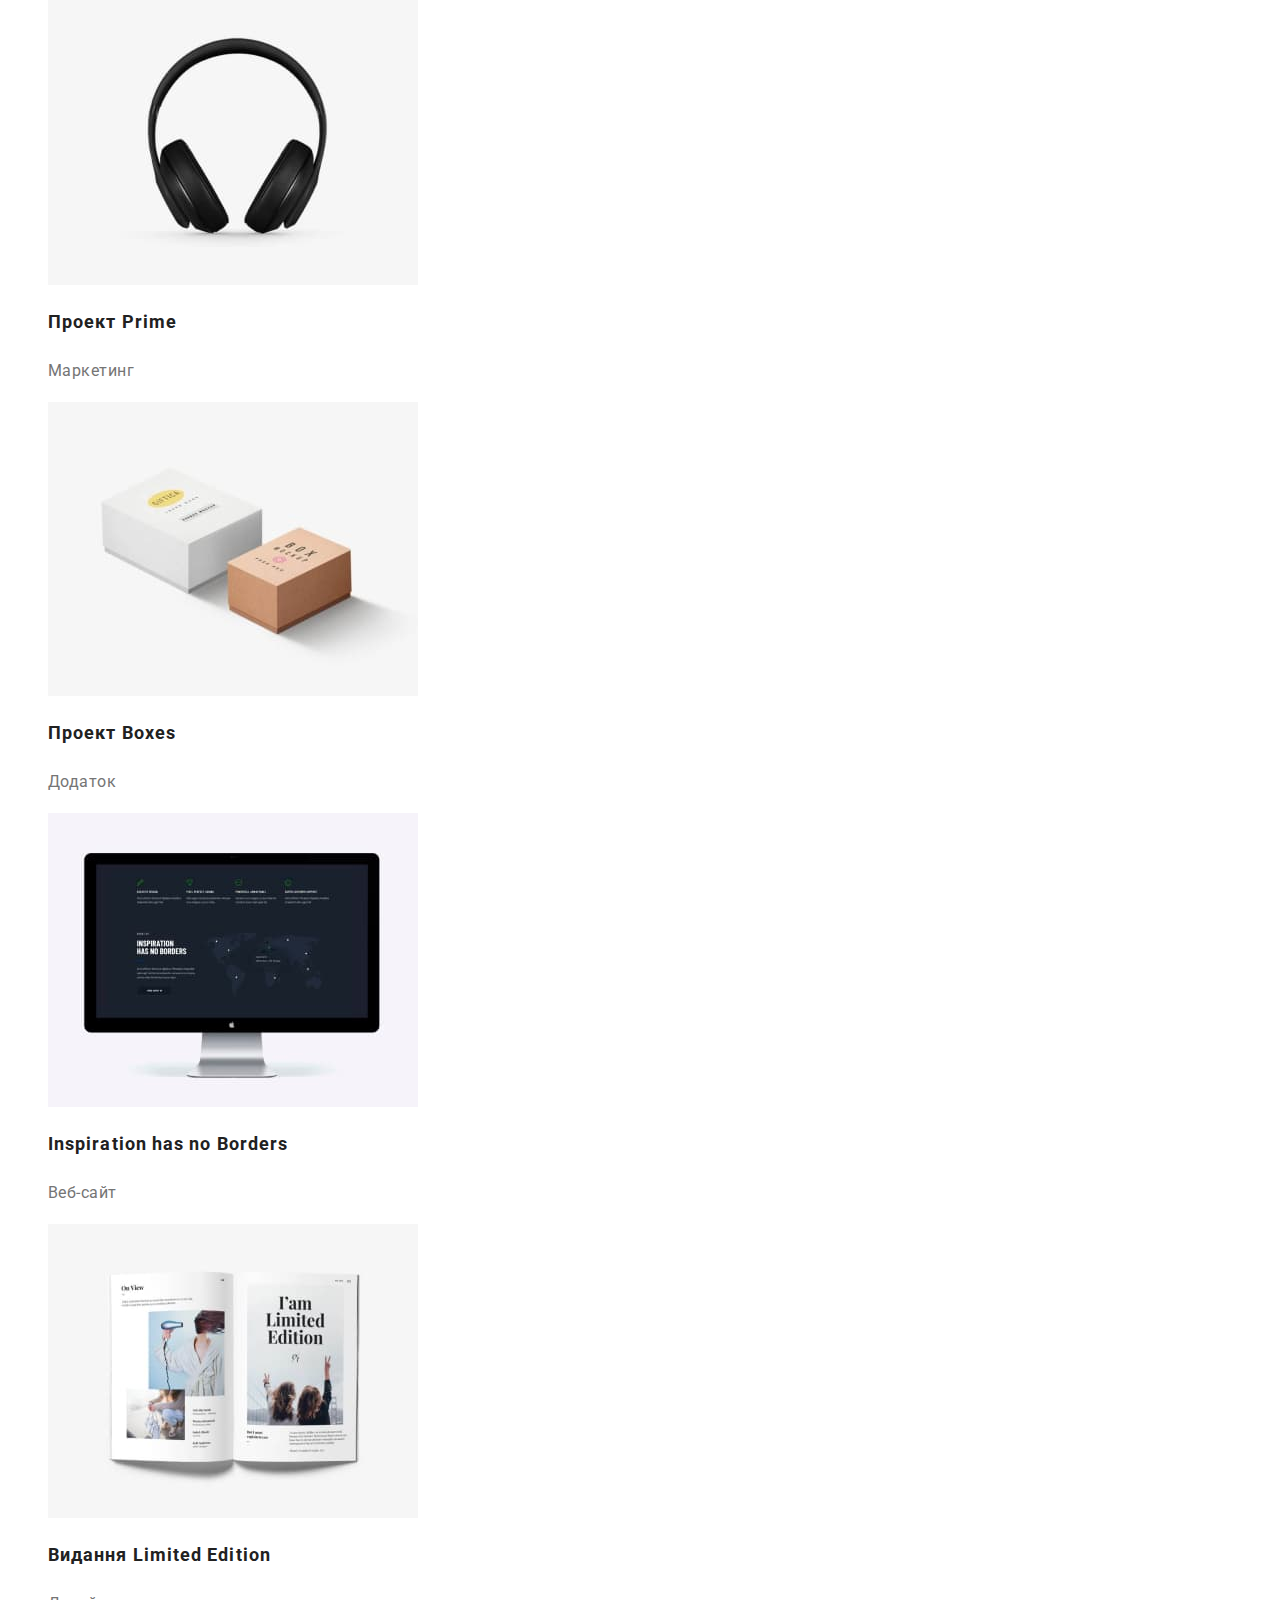
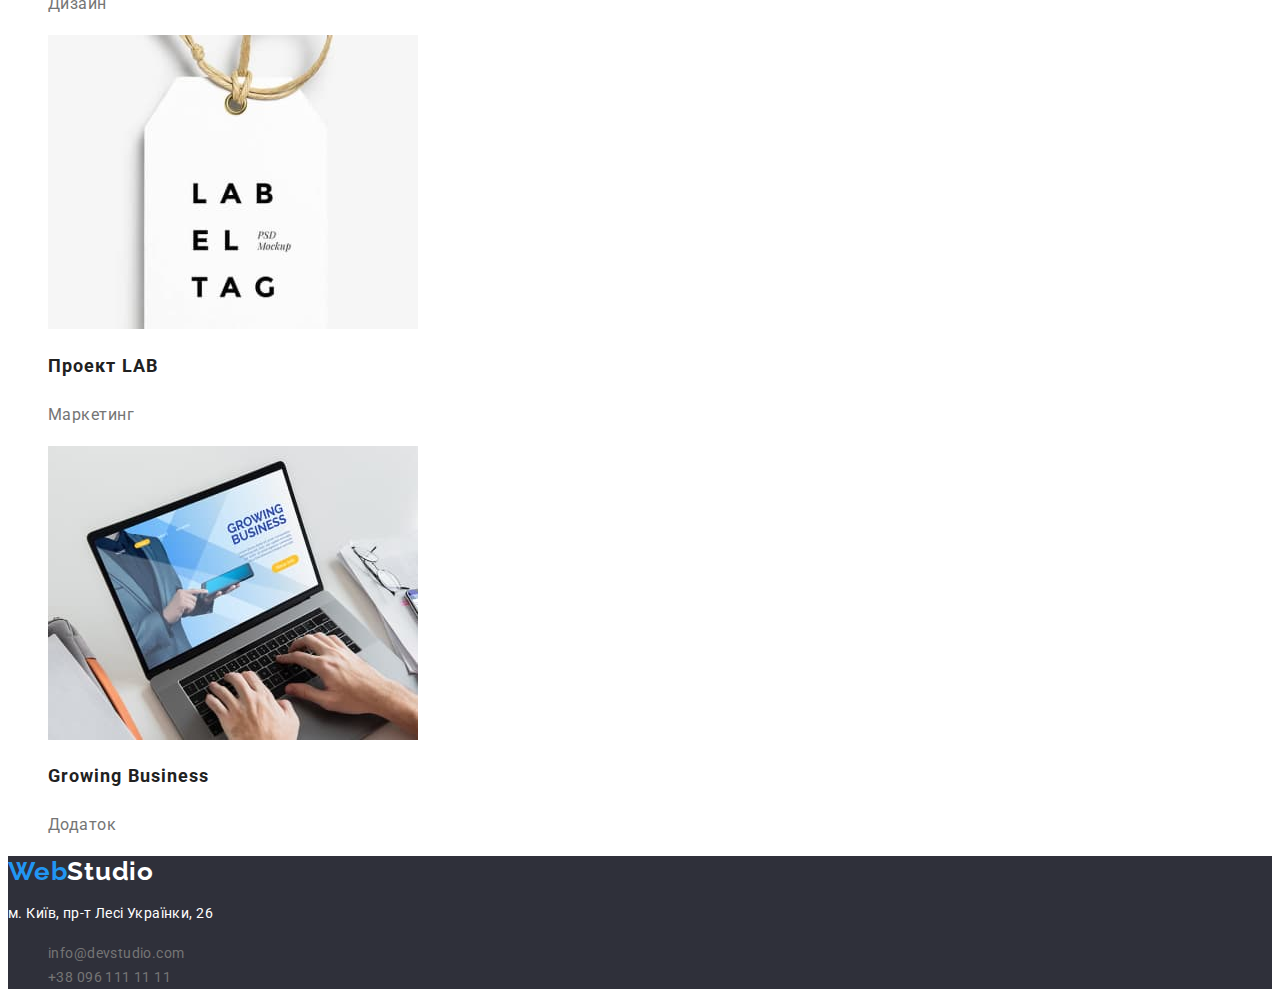
==== commit 97ea8120: "new commit" ====
--- a/portfolio.html
+++ b/portfolio.html
@@ -1,25 +1,21 @@
 <!DOCTYPE html>
 <html lang="uk">
   <head>
-    <meta charset="UTF-8" />
-    <meta http-equiv="X-UA-Compatible" content="IE=edge" />
-    <meta name="viewport" content="width=device-width, initial-scale=1.0" />
-    <link rel="preconnect" href="https://fonts.googleapis.com" />
-    <link rel="preconnect" href="https://fonts.gstatic.com" crossorigin />
+    <meta charset="UTF-8">
+    <meta http-equiv="X-UA-Compatible" content="IE=edge">
+    <meta name="viewport" content="width=device-width, initial-scale=1.0">
+    <link rel="preconnect" href="https://fonts.googleapis.com">
+    <link rel="preconnect" href="https://fonts.gstatic.com" crossorigin>
     <link
       href="https://fonts.googleapis.com/css2?family=Raleway:wght@700&family=Roboto:wght@400;500;700;900&display=swap"
       rel="stylesheet"
     />
-    <link
-      rel="stylesheet"
-      href="https://cdnjs.cloudflare.com/ajax/libs/modern-normalize/1.1.0/modern-normalize.min.css"
-    />
-    <link rel="stylesheet" href="css/styles.css" />
+    <link rel="stylesheet" href="css/styles.css">
     <title>WebStudio</title>
   </head>
   <body>
     <!--Шапка-->
-    <header class="headers">
+    <header>
       <nav>
         <a href="./index.html" class="logo">Web<span class="logo-styles">Studio</span></a>
         <ul class="nav-link">
@@ -50,7 +46,7 @@
         <!-- Макет -->
         <ul>
           <li>
-            <img src="./images/laptop.jpg" alt="Ознайомлення з веб-сайтом" width="370" />
+            <img src="./images/laptop.jpg" alt="Ознайомлення з веб-сайтом" width="370">
             <h2 class="project-company">Технокряк</h2>
             <p class="marker-company">Веб-сайт</p>
           </li>
@@ -64,17 +60,17 @@
             <p class="marker-company">Дизайн</p>
           </li>
           <li>
-            <img src="./images/restaurant.jpg" alt="Додаток ресторану за логотипом" width="370" />
+            <img src="./images/restaurant.jpg" alt="Додаток ресторану за логотипом" width="370">
             <h2 class="project-company">Ресторан Seafood</h2>
             <p class="marker-company">Додаток</p>
           </li>
           <li>
-            <img src="./images/music.jpg" alt="Магазин для придбання гаджета" width="370" />
+            <img src="./images/music.jpg" alt="Магазин для придбання гаджета" width="370">
             <h2 class="project-company">Проект Prime</h2>
             <p class="marker-company">Маркетинг</p>
           </li>
           <li>
-            <img src="./images/brownbox.jpg" alt="Додаток для замовлення подарунків" width="370" />
+            <img src="./images/brownbox.jpg" alt="Додаток для замовлення подарунків" width="370">
             <h2 class="project-company">Проект Boxes</h2>
             <p class="marker-company">Додаток</p>
           </li>
@@ -82,13 +78,12 @@
             <img
               src="./images/monomac.jpg"
               alt="Веб-сайт для аналізування завдяки графіку"
-              width="370"
-            />
+              width="370">
             <h2 class="project-company">Inspiration has no Borders</h2>
             <p class="marker-company">Веб-сайт</p>
           </li>
           <li>
-            <img src="./images/book.jpg" alt="Дизайн зробленний у стилі книги" width="370" />
+            <img src="./images/book.jpg" alt="Дизайн зробленний у стилі книги" width="370">
             <h2 class="project-company">Видання Limited Edition</h2>
             <p class="marker-company">Дизайн</p>
           </li>
@@ -102,7 +97,7 @@
             <p class="marker-company">Маркетинг</p>
           </li>
           <li>
-            <img src="./images/macbook.jpg" alt="Додаток для будь якої системи" width="370" />
+            <img src="./images/macbook.jpg" alt="Додаток для будь якої системи" width="370">
             <h2 class="project-company">Growing Business</h2>
             <p class="marker-company">Додаток</p>
           </li>
--- a/css/styles.css
+++ b/css/styles.css
@@ -14,16 +14,6 @@
   --hover-focus-link-button: #2196f3;
 }
 
-html {
-  box-sizing: border-box;
-}
-
-*,
-*::before,
-*::after {
-  box-sizing: inherit;
-}
-
 body {
   font-family: 'Roboto', sans-serif;
   background: #ffffff;
@@ -36,12 +26,6 @@
 
 a {
   text-decoration: none;
-}
-
-/* Контейнери та відступи / стилі */
-
-.headers {
-  border: 1px solid #ECECEC;
 }
 
 /* Logo-шрифт/колір */
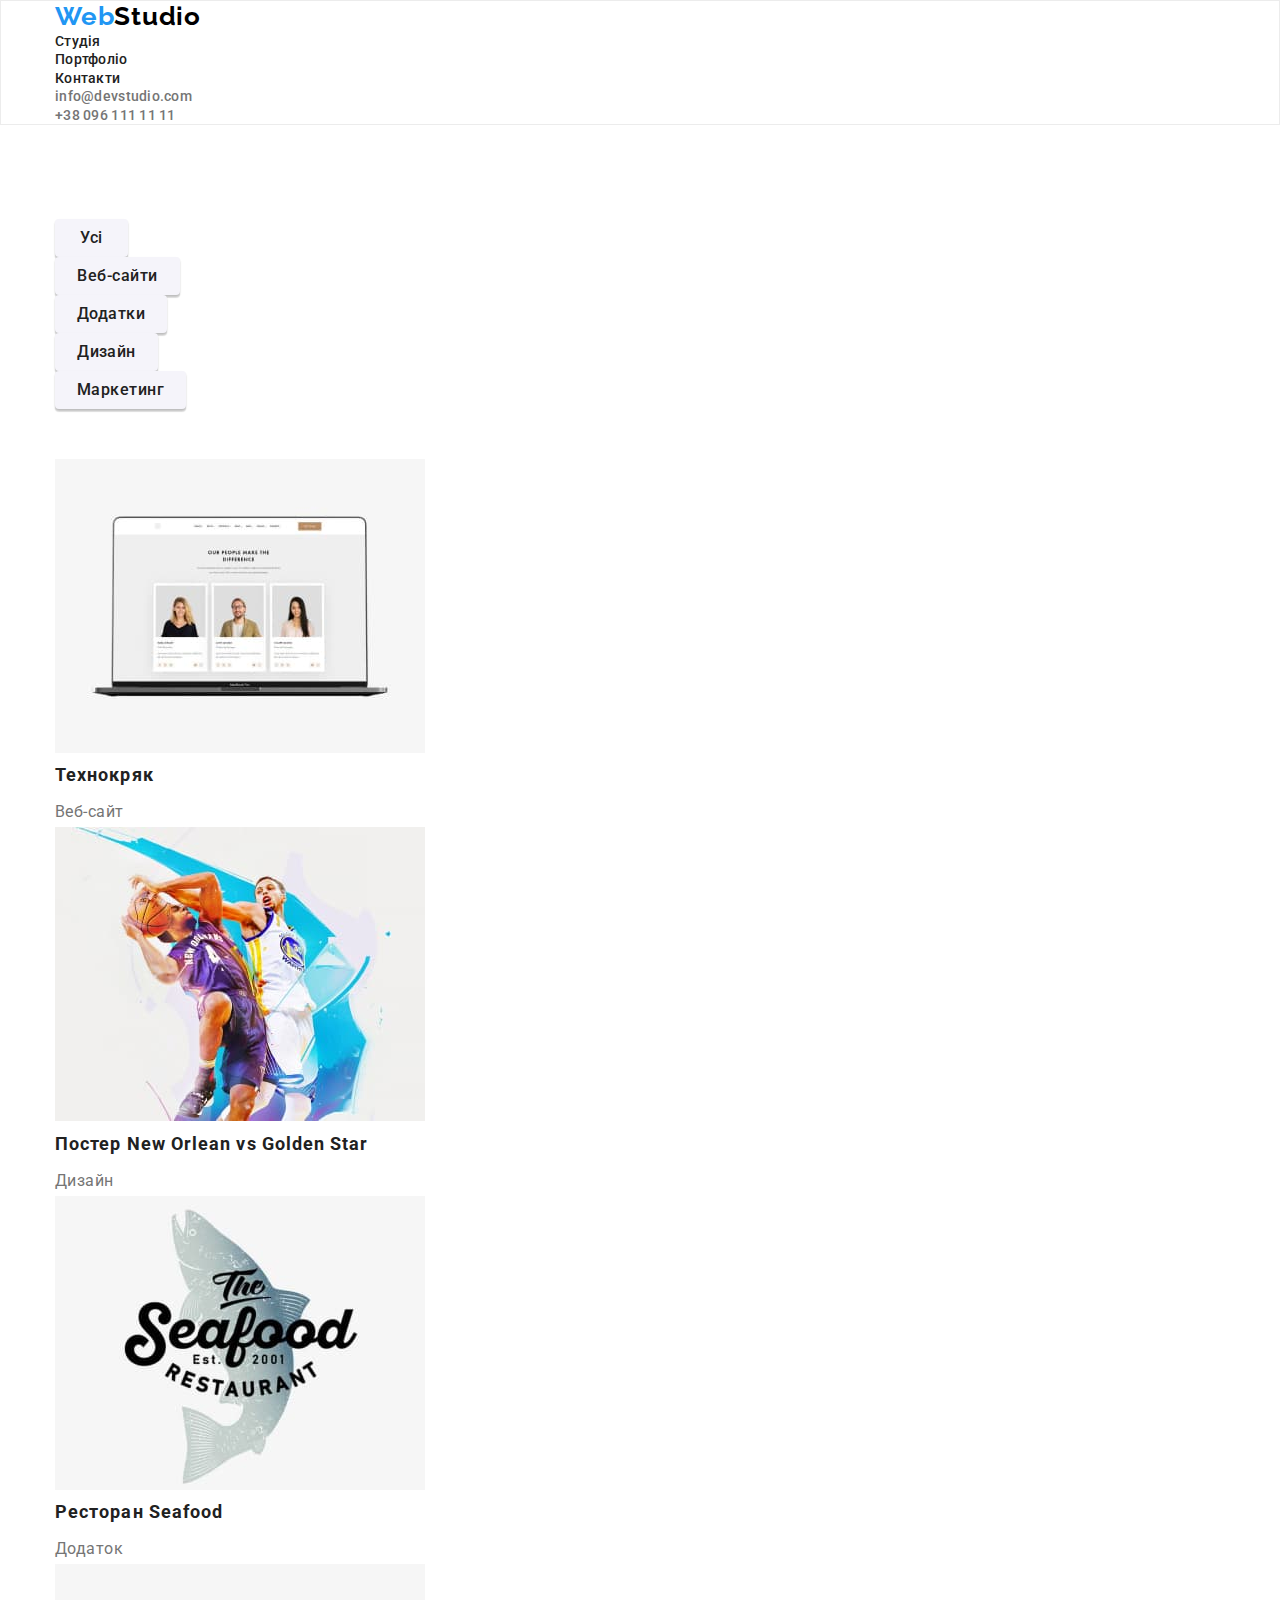
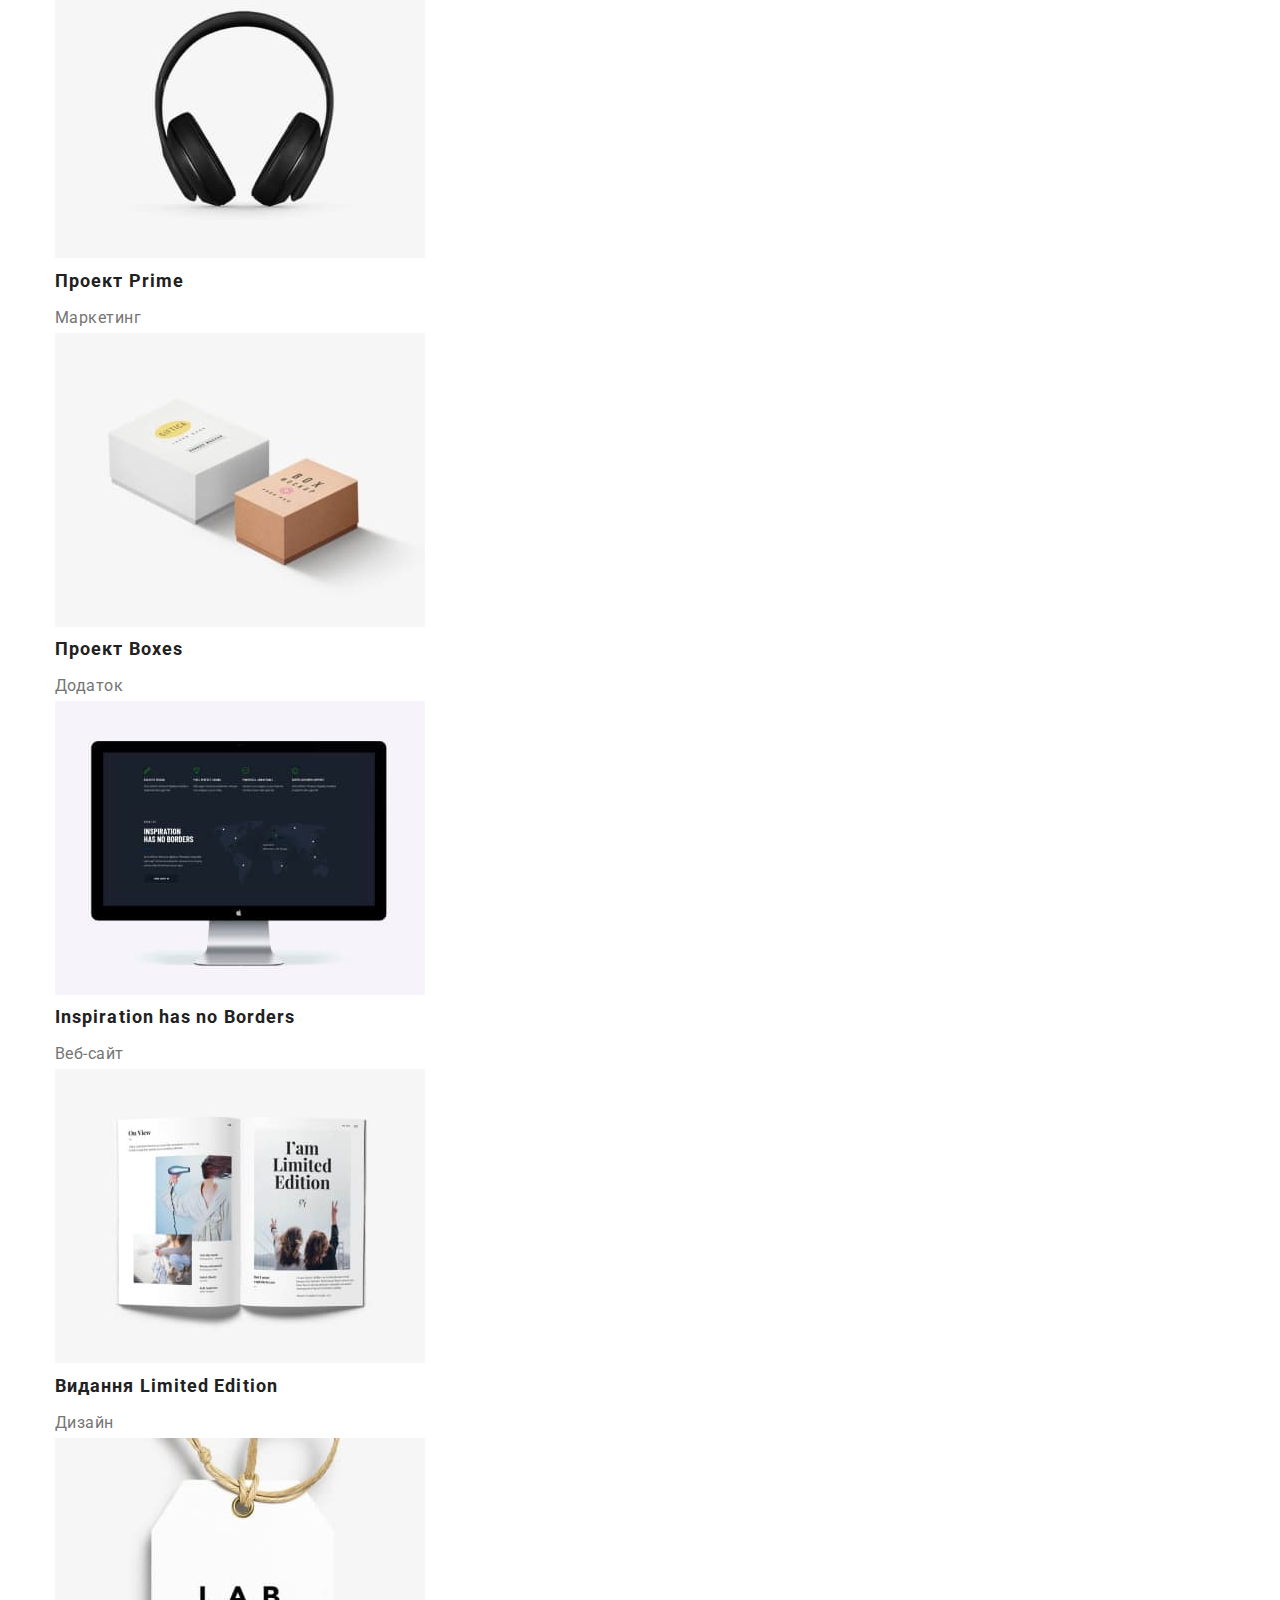
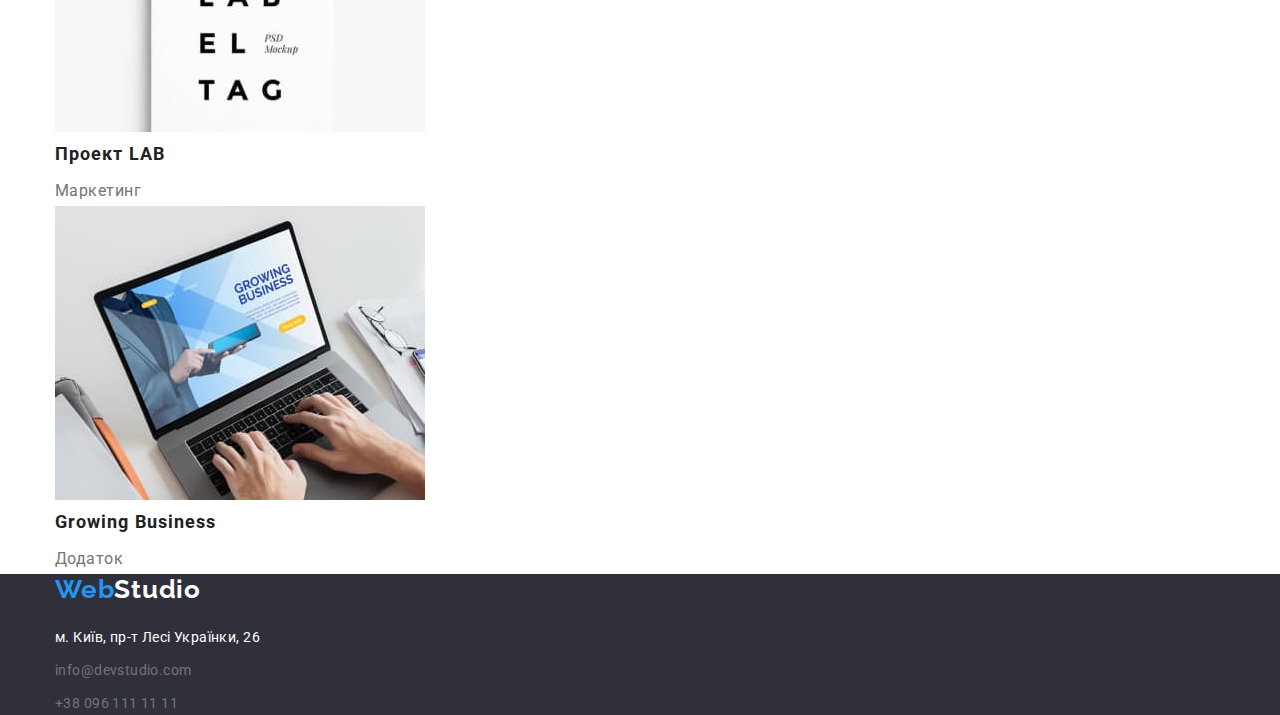
==== commit 65a4cd6b: "Summary-fixed" ====
--- a/portfolio.html
+++ b/portfolio.html
@@ -1,119 +1,157 @@
 <!DOCTYPE html>
 <html lang="uk">
   <head>
-    <meta charset="UTF-8">
-    <meta http-equiv="X-UA-Compatible" content="IE=edge">
-    <meta name="viewport" content="width=device-width, initial-scale=1.0">
-    <link rel="preconnect" href="https://fonts.googleapis.com">
-    <link rel="preconnect" href="https://fonts.gstatic.com" crossorigin>
+    <meta charset="UTF-8" />
+    <meta http-equiv="X-UA-Compatible" content="IE=edge" />
+    <meta name="viewport" content="width=device-width, initial-scale=1.0" />
+    <link rel="preconnect" href="https://fonts.googleapis.com" />
+    <link rel="preconnect" href="https://fonts.gstatic.com" crossorigin />
     <link
       href="https://fonts.googleapis.com/css2?family=Raleway:wght@700&family=Roboto:wght@400;500;700;900&display=swap"
       rel="stylesheet"
     />
-    <link rel="stylesheet" href="css/styles.css">
+    <link
+      rel="stylesheet"
+      href="https://cdnjs.cloudflare.com/ajax/libs/modern-normalize/1.1.0/modern-normalize.min.css"
+    />
+    <link rel="stylesheet" href="css/styles.css" />
     <title>WebStudio</title>
   </head>
   <body>
     <!--Шапка-->
-    <header>
-      <nav>
-        <a href="./index.html" class="logo">Web<span class="logo-styles">Studio</span></a>
-        <ul class="nav-link">
-          <li><a href="./index.html" class="font">Студія</a></li>
-          <li><a href="./portfolio.html" class="font">Портфоліо</a></li>
-          <li><a href="/" class="font">Контакти</a></li>
+    <header class="page-header">
+      <div class="container">
+        <nav>
+          <a href="./index.html" class="logo">Web<span class="logo-styles">Studio</span></a>
+          <ul class="nav-link">
+            <li><a href="./index.html" class="font">Студія</a></li>
+            <li><a href="./portfolio.html" class="font">Портфоліо</a></li>
+            <li><a href="/" class="font">Контакти</a></li>
+          </ul>
+        </nav>
+        <!--Контакти-->
+        <ul class="contact">
+          <li><a href="mailto:info@devstudio.com" class="info">info@devstudio.com</a></li>
+          <li><a href="tel:+380961111111" class="info">+38 096 111 11 11</a></li>
         </ul>
-      </nav>
-      <!--Контакти-->
-      <ul class="contact">
-        <li><a href="mailto:info@devstudio.com" class="info">info@devstudio.com</a></li>
-        <li><a href="tel:+380961111111" class="info">+38 096 111 11 11</a></li>
-      </ul>
+      </div>
     </header>
     <main>
       <!--Портфоліо-->
       <section>
-        <h1 style="display: none">Портфоліо</h1>
-        <ul class="list-button">
-          <li><button type="button" class="click-button">Усі</button></li>
-          <li><button type="button" class="click-button">Веб-сайти</button></li>
-          <li><button type="button" class="click-button">Додатки</button></li>
-          <li><button type="button" class="click-button">Дизайн</button></li>
-          <li><button type="button" class="click-button">Маркетинг</button></li>
-        </ul>
+        <div class="container">
+          <h1 class="visually-hidden">Портфоліо</h1>
+          <ul class="list-button">
+            <li>
+              <button type="button" class="click-button" style="min-width: 73px; height: 38px">
+                Усі
+              </button>
+            </li>
+            <li>
+              <button type="button" class="click-button" style="min-width: 125px; height: 38px">
+                Веб-сайти
+              </button>
+            </li>
+            <li>
+              <button type="button" class="click-button" style="min-width: 112px; height: 38px">
+                Додатки
+              </button>
+            </li>
+            <li>
+              <button type="button" class="click-button" style="min-width: 103px; height: 38px">
+                Дизайн
+              </button>
+            </li>
+            <li>
+              <button type="button" class="click-button" style="min-width: 130px; height: 38px">
+                Маркетинг
+              </button>
+            </li>
+          </ul>
+        </div>
       </section>
+      <!-- Макет -->
       <section>
-        <!-- Макет -->
-        <ul>
-          <li>
-            <img src="./images/laptop.jpg" alt="Ознайомлення з веб-сайтом" width="370">
-            <h2 class="project-company">Технокряк</h2>
-            <p class="marker-company">Веб-сайт</p>
-          </li>
-          <li>
-            <img
-              src="./images/basketball.jpg"
-              alt="Рекламний постер на матч з баскетболу"
-              width="370"
-            />
-            <h2 class="project-company">Постер New Orlean vs Golden Star</h2>
-            <p class="marker-company">Дизайн</p>
-          </li>
-          <li>
-            <img src="./images/restaurant.jpg" alt="Додаток ресторану за логотипом" width="370">
-            <h2 class="project-company">Ресторан Seafood</h2>
-            <p class="marker-company">Додаток</p>
-          </li>
-          <li>
-            <img src="./images/music.jpg" alt="Магазин для придбання гаджета" width="370">
-            <h2 class="project-company">Проект Prime</h2>
-            <p class="marker-company">Маркетинг</p>
-          </li>
-          <li>
-            <img src="./images/brownbox.jpg" alt="Додаток для замовлення подарунків" width="370">
-            <h2 class="project-company">Проект Boxes</h2>
-            <p class="marker-company">Додаток</p>
-          </li>
-          <li>
-            <img
-              src="./images/monomac.jpg"
-              alt="Веб-сайт для аналізування завдяки графіку"
-              width="370">
-            <h2 class="project-company">Inspiration has no Borders</h2>
-            <p class="marker-company">Веб-сайт</p>
-          </li>
-          <li>
-            <img src="./images/book.jpg" alt="Дизайн зробленний у стилі книги" width="370">
-            <h2 class="project-company">Видання Limited Edition</h2>
-            <p class="marker-company">Дизайн</p>
-          </li>
-          <li>
-            <img
-              src="./images/labeltag.jpg"
-              alt="Маркування подарунків при замовленні"
-              width="370"
-            />
-            <h2 class="project-company">Проект LAB</h2>
-            <p class="marker-company">Маркетинг</p>
-          </li>
-          <li>
-            <img src="./images/macbook.jpg" alt="Додаток для будь якої системи" width="370">
-            <h2 class="project-company">Growing Business</h2>
-            <p class="marker-company">Додаток</p>
-          </li>
-        </ul>
+        <div class="container">
+          <ul>
+            <li>
+              <img src="./images/laptop.jpg" alt="Ознайомлення з веб-сайтом" width="370">
+              <h2 class="project-company">Технокряк</h2>
+              <p class="marker-company">Веб-сайт</p>
+            </li>
+            <li>
+              <img
+                src="./images/basketball.jpg"
+                alt="Рекламний постер на матч з баскетболу"
+                width="370"
+              />
+              <h2 class="project-company">Постер New Orlean vs Golden Star</h2>
+              <p class="marker-company">Дизайн</p>
+            </li>
+            <li>
+              <img src="./images/restaurant.jpg" alt="Додаток ресторану за логотипом" width="370">
+              <h2 class="project-company">Ресторан Seafood</h2>
+              <p class="marker-company">Додаток</p>
+            </li>
+            <li>
+              <img src="./images/music.jpg" alt="Магазин для придбання гаджета" width="370">
+              <h2 class="project-company">Проект Prime</h2>
+              <p class="marker-company">Маркетинг</p>
+            </li>
+            <li>
+              <img
+                src="./images/brownbox.jpg"
+                alt="Додаток для замовлення подарунків"
+                width="370">
+              <h2 class="project-company">Проект Boxes</h2>
+              <p class="marker-company">Додаток</p>
+            </li>
+            <li>
+              <img
+                src="./images/monomac.jpg"
+                alt="Веб-сайт для аналізування завдяки графіку"
+                width="370">
+              <h2 class="project-company">Inspiration has no Borders</h2>
+              <p class="marker-company">Веб-сайт</p>
+            </li>
+            <li>
+              <img src="./images/book.jpg" alt="Дизайн зробленний у стилі книги" width="370">
+              <h2 class="project-company">Видання Limited Edition</h2>
+              <p class="marker-company">Дизайн</p>
+            </li>
+            <li>
+              <img
+                src="./images/labeltag.jpg"
+                alt="Маркування подарунків при замовленні"
+                width="370">
+              <h2 class="project-company">Проект LAB</h2>
+              <p class="marker-company">Маркетинг</p>
+            </li>
+            <li>
+              <img src="./images/macbook.jpg" alt="Додаток для будь якої системи" width="370">
+              <h2 class="project-company">Growing Business</h2>
+              <p class="marker-company">Додаток</p>
+            </li>
+          </ul>
+        </div>
       </section>
     </main>
     <!--Підвал-->
     <footer class="drop-info">
-      <a href="./index.html" class="logo">Web<span class="foot-logo">Studio</span></a>
-      <address class="foot-adress">
-        <p class="street">м. Київ, пр-т Лесі Українки, 26</p>
-        <ul class="foot-contact">
-          <li><a href="mailto:info@devstudio.com" class="foot-info">info@devstudio.com</a></li>
-          <li><a href="tel:+380961111111" class="foot-info">+38 096 111 11 11</a></li>
-        </ul>
-      </address>
+      <div class="container">
+        <a href="./index.html" class="logo">Web<span class="foot-logo">Studio</span></a>
+        <address class="foot-adress">
+          <p class="street">м. Київ, пр-т Лесі Українки, 26</p>
+          <ul class="foot-contact">
+            <li class="email">
+              <a href="mailto:info@devstudio.com" class="foot-info">info@devstudio.com</a>
+            </li>
+            <li class="telephone">
+              <a href="tel:+380961111111" class="foot-info">+38 096 111 11 11</a>
+            </li>
+          </ul>
+        </address>
+      </div>
     </footer>
   </body>
 </html>
--- a/css/styles.css
+++ b/css/styles.css
@@ -14,6 +14,16 @@
   --hover-focus-link-button: #2196f3;
 }
 
+html {
+  box-sizing: border-box;
+}
+
+*,
+*::before,
+*::after {
+  box-sizing: inherit;
+}
+
 body {
   font-family: 'Roboto', sans-serif;
   background: #ffffff;
@@ -22,6 +32,8 @@
 
 ul {
   list-style: none;
+  margin: 0;
+  padding: 0;
 }
 
 a {
@@ -29,6 +41,10 @@
 }
 
 /* Logo-шрифт/колір */
+
+.page-header {
+  border: 1px solid #ececec;
+}
 
 .logo {
   font-family: 'Raleway', sans-serif;
@@ -75,18 +91,20 @@
 
 /* Банер index */
 
-.baner-style {
+.hero {
   background: var(--background-color-sect);
+  text-align: center;
 }
 
 .baner-text {
   color: var(--color-text-title-button);
-  text-align: center;
   font-weight: 900;
   font-size: 44px;
   line-height: calc(60 / 44);
   letter-spacing: 0.06em;
   text-transform: uppercase;
+  margin-top: 0;
+  margin-bottom: 30;
 }
 
 .baner-button {
@@ -98,6 +116,11 @@
   font-size: 16px;
   line-height: calc(30 / 16);
   letter-spacing: 0.06em;
+  text-align: center;
+  padding: 10px 32px;
+  border-radius: 4px;
+  box-shadow: 0px 4px 4px rgba(0, 0, 0, 0.15);
+  border: 0;
 }
 
 .baner-button:hover,
@@ -107,12 +130,27 @@
 
 /* Деталі */
 
+.visually-hidden {
+  position: absolute;
+  width: 1px;
+  height: 1px;
+  margin: -1px;
+  border: 0;
+  padding: 0;
+  white-space: nowrap;
+  clip-path: inset(100%);
+  clip: rect(0 0 0 0);
+  overflow: hidden;
+}
+
 .factor {
   font-weight: 700;
   font-size: 14px;
   line-height: calc(16 / 14);
   letter-spacing: 0.03em;
   text-transform: uppercase;
+  margin-top: 0;
+  margin-bottom: 10px;
 }
 
 .opisanie {
@@ -120,6 +158,8 @@
   color: var(--color-text-p);
   line-height: calc(24 / 14);
   letter-spacing: 0.03em;
+  margin-top: 0;
+  margin-bottom: 0;
 }
 
 /* Заняття Команда index */
@@ -134,6 +174,8 @@
   font-size: 36px;
   line-height: calc(42 / 36);
   letter-spacing: 0.03em;
+  margin-top: 0;
+  margin-bottom: 50px;
 }
 
 .bg-card {
@@ -146,6 +188,8 @@
   font-size: 16px;
   line-height: calc(19 / 16);
   letter-spacing: 0.03em;
+  margin-top: 0;
+  margin-bottom: 10px;
 }
 
 .job-title {
@@ -154,9 +198,16 @@
   font-size: 16px;
   line-height: calc(19 / 16);
   letter-spacing: 0.03em;
+  margin-top: 0;
+  margin-bottom: 0;
 }
 
 /* Портфоліо */
+
+.list-button {
+  margin-top: 94px;
+  margin-bottom: 50px;
+}
 
 .list-button .click-button {
   font-family: inherit;
@@ -168,6 +219,11 @@
   line-height: calc(26 / 16);
   text-align: center;
   letter-spacing: 0.03em;
+  box-shadow: 0px 3px 1px rgba(0, 0, 0, 0.1), 0px 1px 2px rgba(0, 0, 0, 0.08),
+    0px 2px 2px rgba(0, 0, 0, 0.12);
+  border-radius: 4px;
+  border: 0;
+  padding: 6px 22px;
 }
 
 .list-button .click-button:hover,
@@ -175,6 +231,7 @@
 .list-button .click-button:active {
   background-color: var(--hover-focus-link-button);
   color: var(--color-text-title-button);
+  padding: 6px 25px;
 }
 
 .project-company {
@@ -182,6 +239,8 @@
   font-size: 18px;
   line-height: calc(36 / 18);
   letter-spacing: 0.06em;
+  margin-top: 0;
+  margin-bottom: 4px;
 }
 
 .marker-company {
@@ -189,6 +248,8 @@
   font-size: 16px;
   line-height: calc(30 / 16);
   letter-spacing: 0.03em;
+  margin-top: 0;
+  margin-bottom: 0;
 }
 
 /* Підвал index portfolio */
@@ -212,16 +273,34 @@
   font-size: 14px;
   line-height: calc(24 / 14);
   letter-spacing: 0.03em;
-}
-
+  margin-top: 20px;
+  margin-bottom: 9px;
+}
+
+.foot-contact {
+  margin-top: 0;
+  margin-bottom: 0;
+}
 .foot-contact .foot-info {
   color: var(--color-text-contact);
   font-size: 14px;
   line-height: calc(24 / 14);
   letter-spacing: 0.03em;
+}
+
+.email {
+  margin-bottom: 9px;
 }
 
 .foot-contact .foot-info:hover,
 .foot-contact .foot-info:focus {
   color: var(--hover-focus-link-button);
 }
+
+/* Розмітка */
+
+.container {
+  width: 1200px;
+  padding: 0 15px;
+  margin: 0 auto;
+}
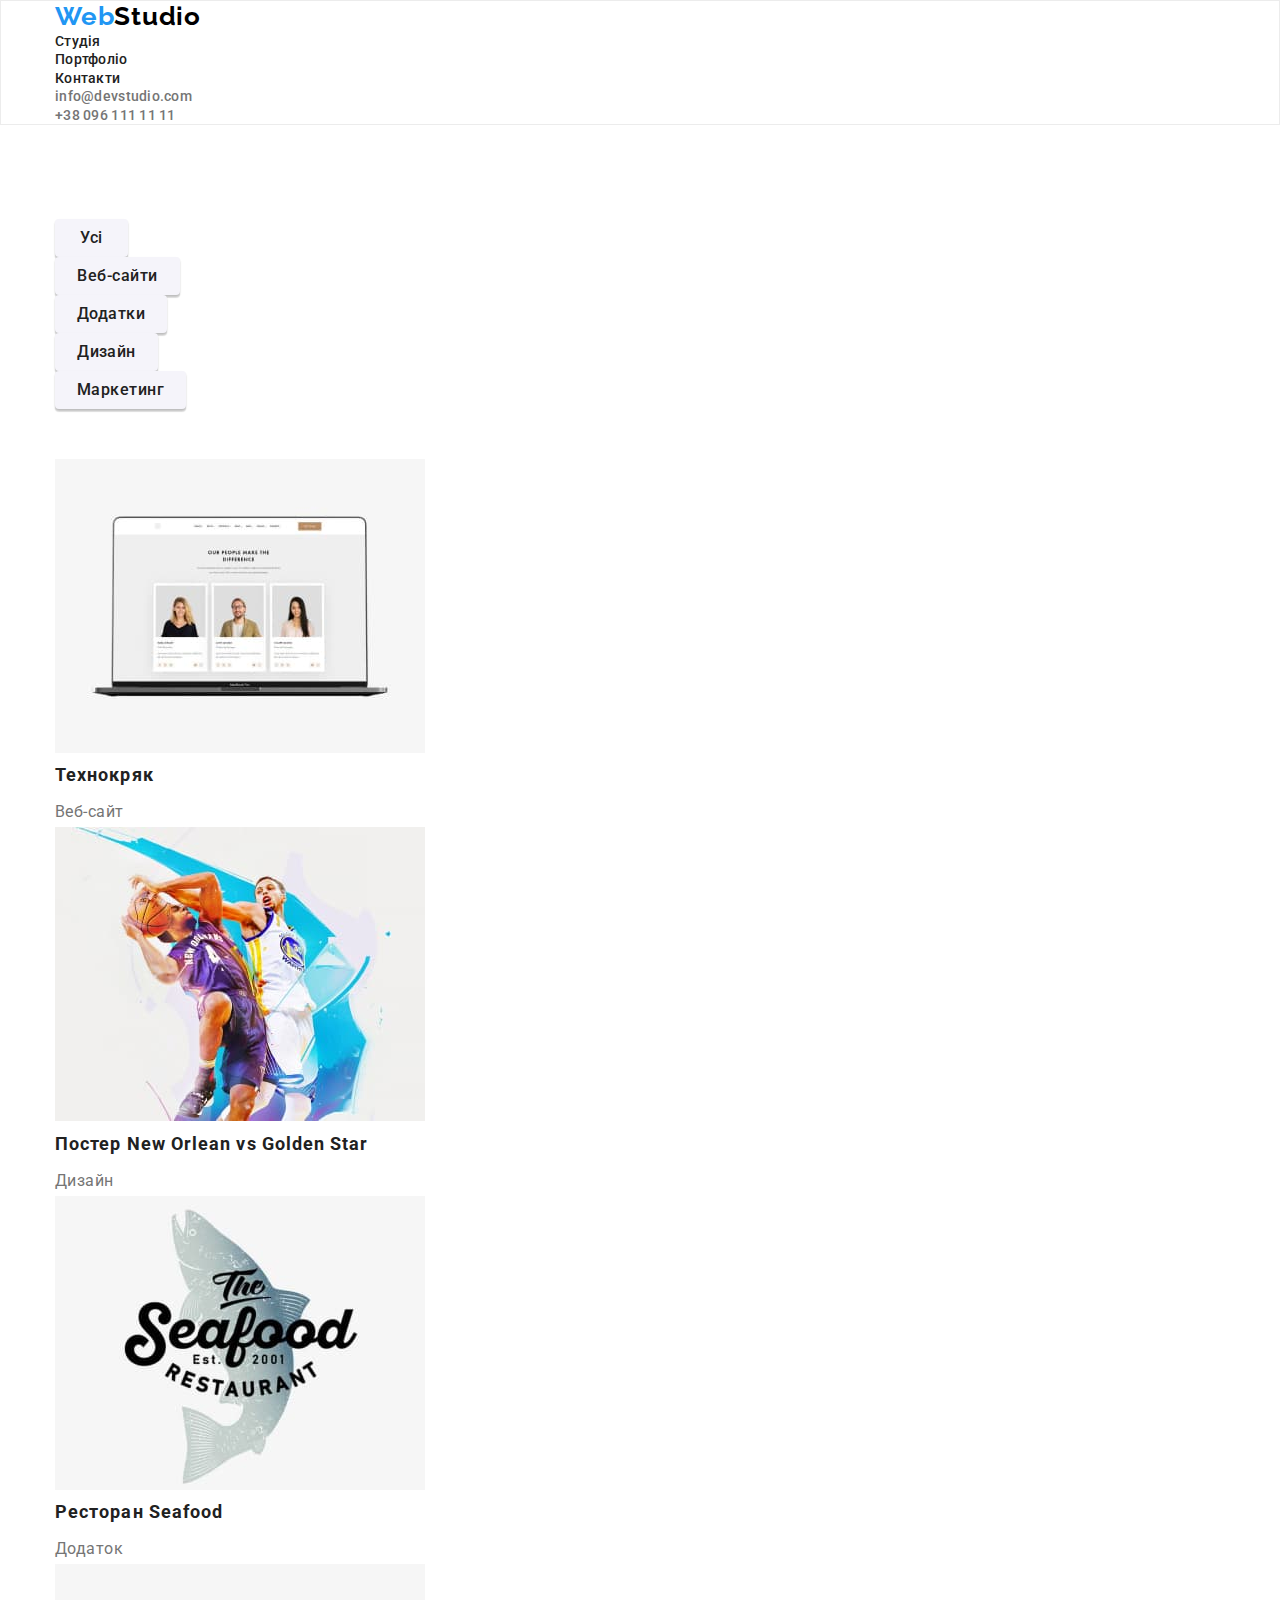
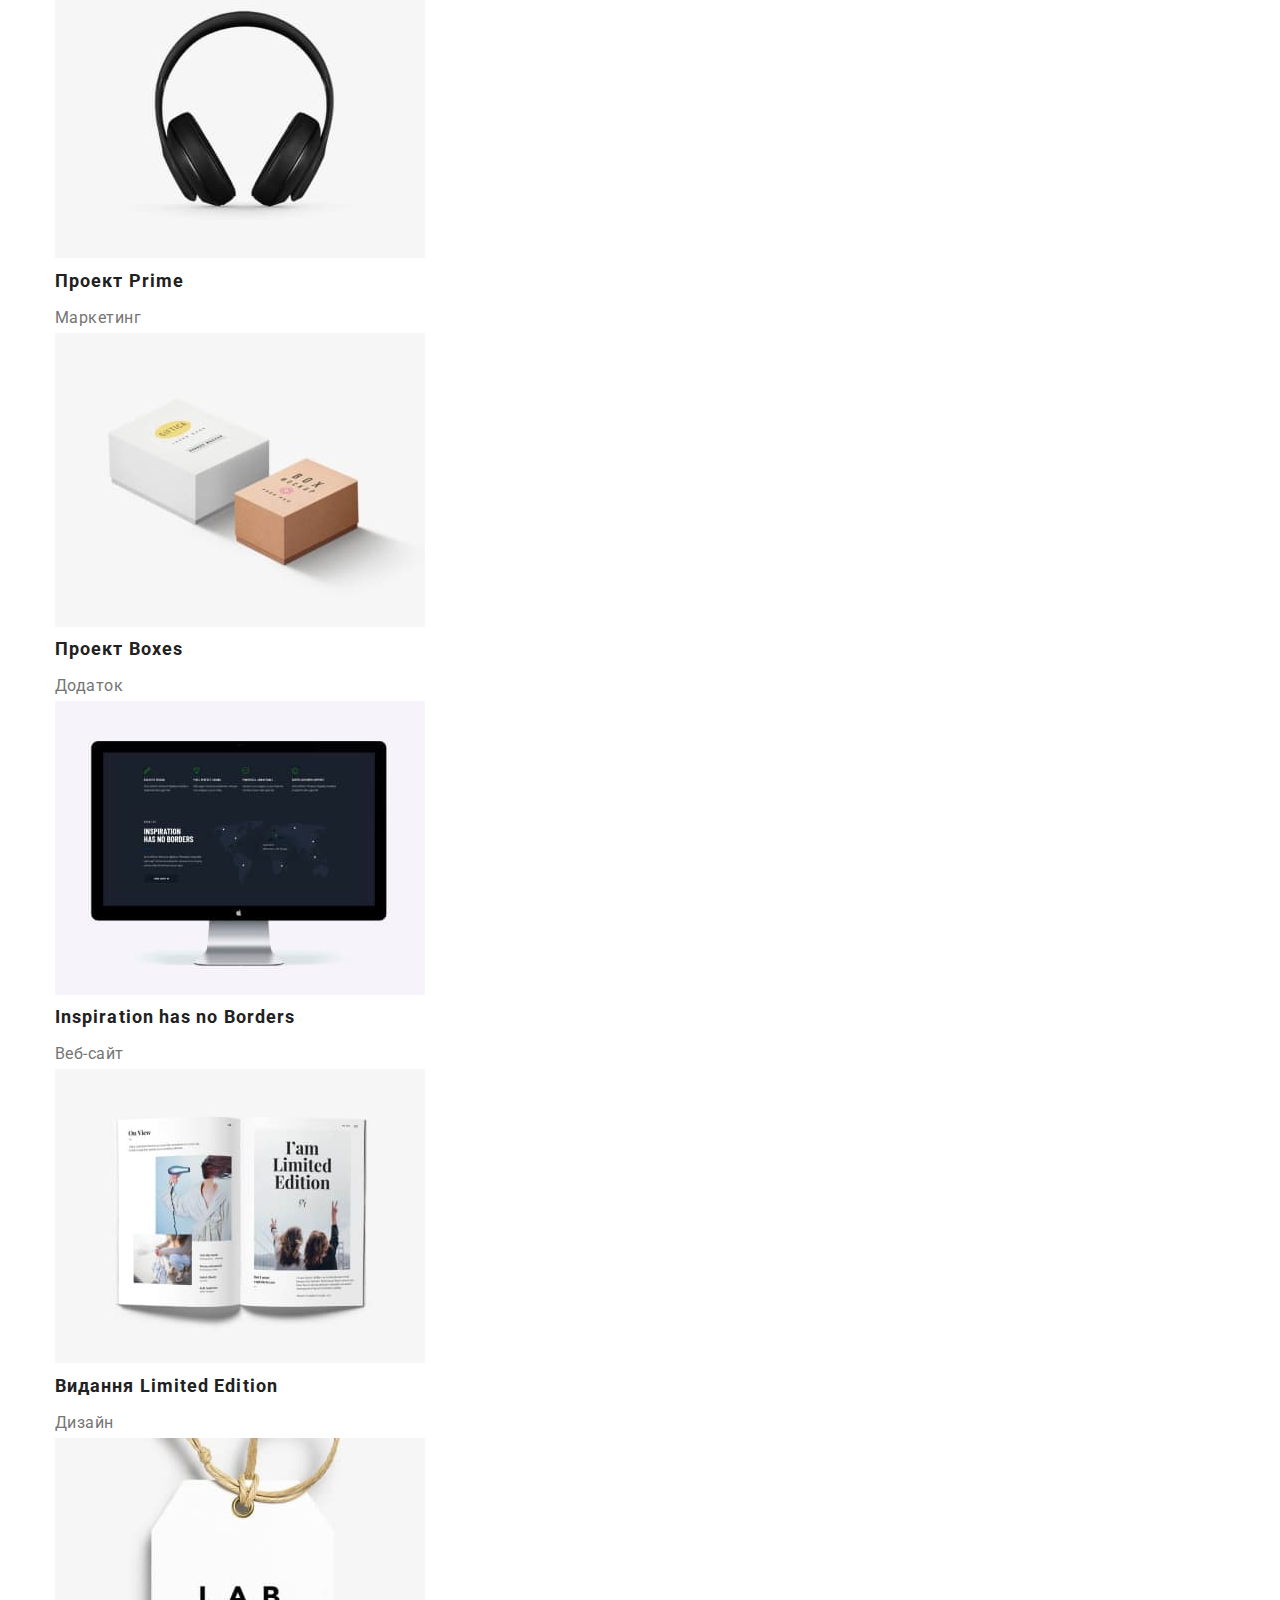
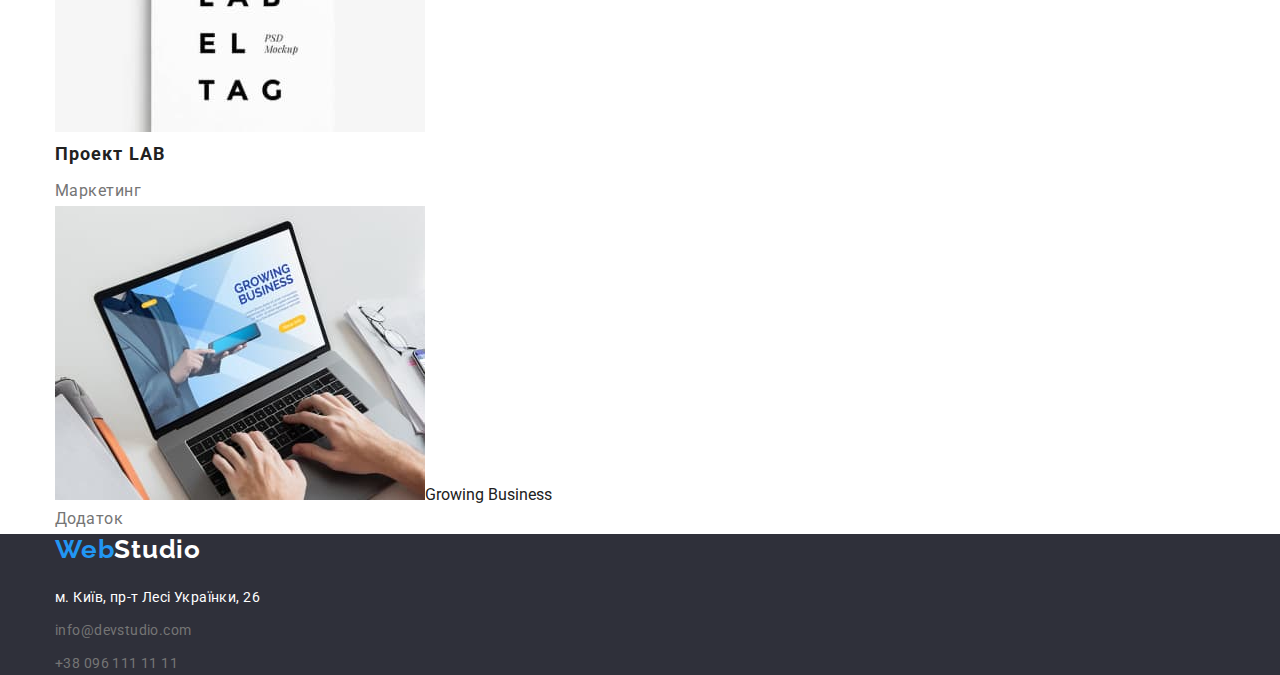
==== commit 8a1ef751: "Portfolio-fixed" ====
--- a/portfolio.html
+++ b/portfolio.html
@@ -43,27 +43,27 @@
           <h1 class="visually-hidden">Портфоліо</h1>
           <ul class="list-button">
             <li>
-              <button type="button" class="click-button" style="min-width: 73px; height: 38px">
+              <button type="button" class="click-button" style="min-width: 73px;">
                 Усі
               </button>
             </li>
             <li>
-              <button type="button" class="click-button" style="min-width: 125px; height: 38px">
+              <button type="button" class="click-button" style="min-width: 125px;">
                 Веб-сайти
               </button>
             </li>
             <li>
-              <button type="button" class="click-button" style="min-width: 112px; height: 38px">
+              <button type="button" class="click-button" style="min-width: 112px;">
                 Додатки
               </button>
             </li>
             <li>
-              <button type="button" class="click-button" style="min-width: 103px; height: 38px">
+              <button type="button" class="click-button" style="min-width: 103px;">
                 Дизайн
               </button>
             </li>
             <li>
-              <button type="button" class="click-button" style="min-width: 130px; height: 38px">
+              <button type="button" class="click-button" style="min-width: 130px;">
                 Маркетинг
               </button>
             </li>
@@ -128,7 +128,7 @@
               <p class="marker-company">Маркетинг</p>
             </li>
             <li>
-              <img src="./images/macbook.jpg" alt="Додаток для будь якої системи" width="370">
+              <img src="./images/macbook.jpg" alt="Додаток для будь якої системи>
               <h2 class="project-company">Growing Business</h2>
               <p class="marker-company">Додаток</p>
             </li>
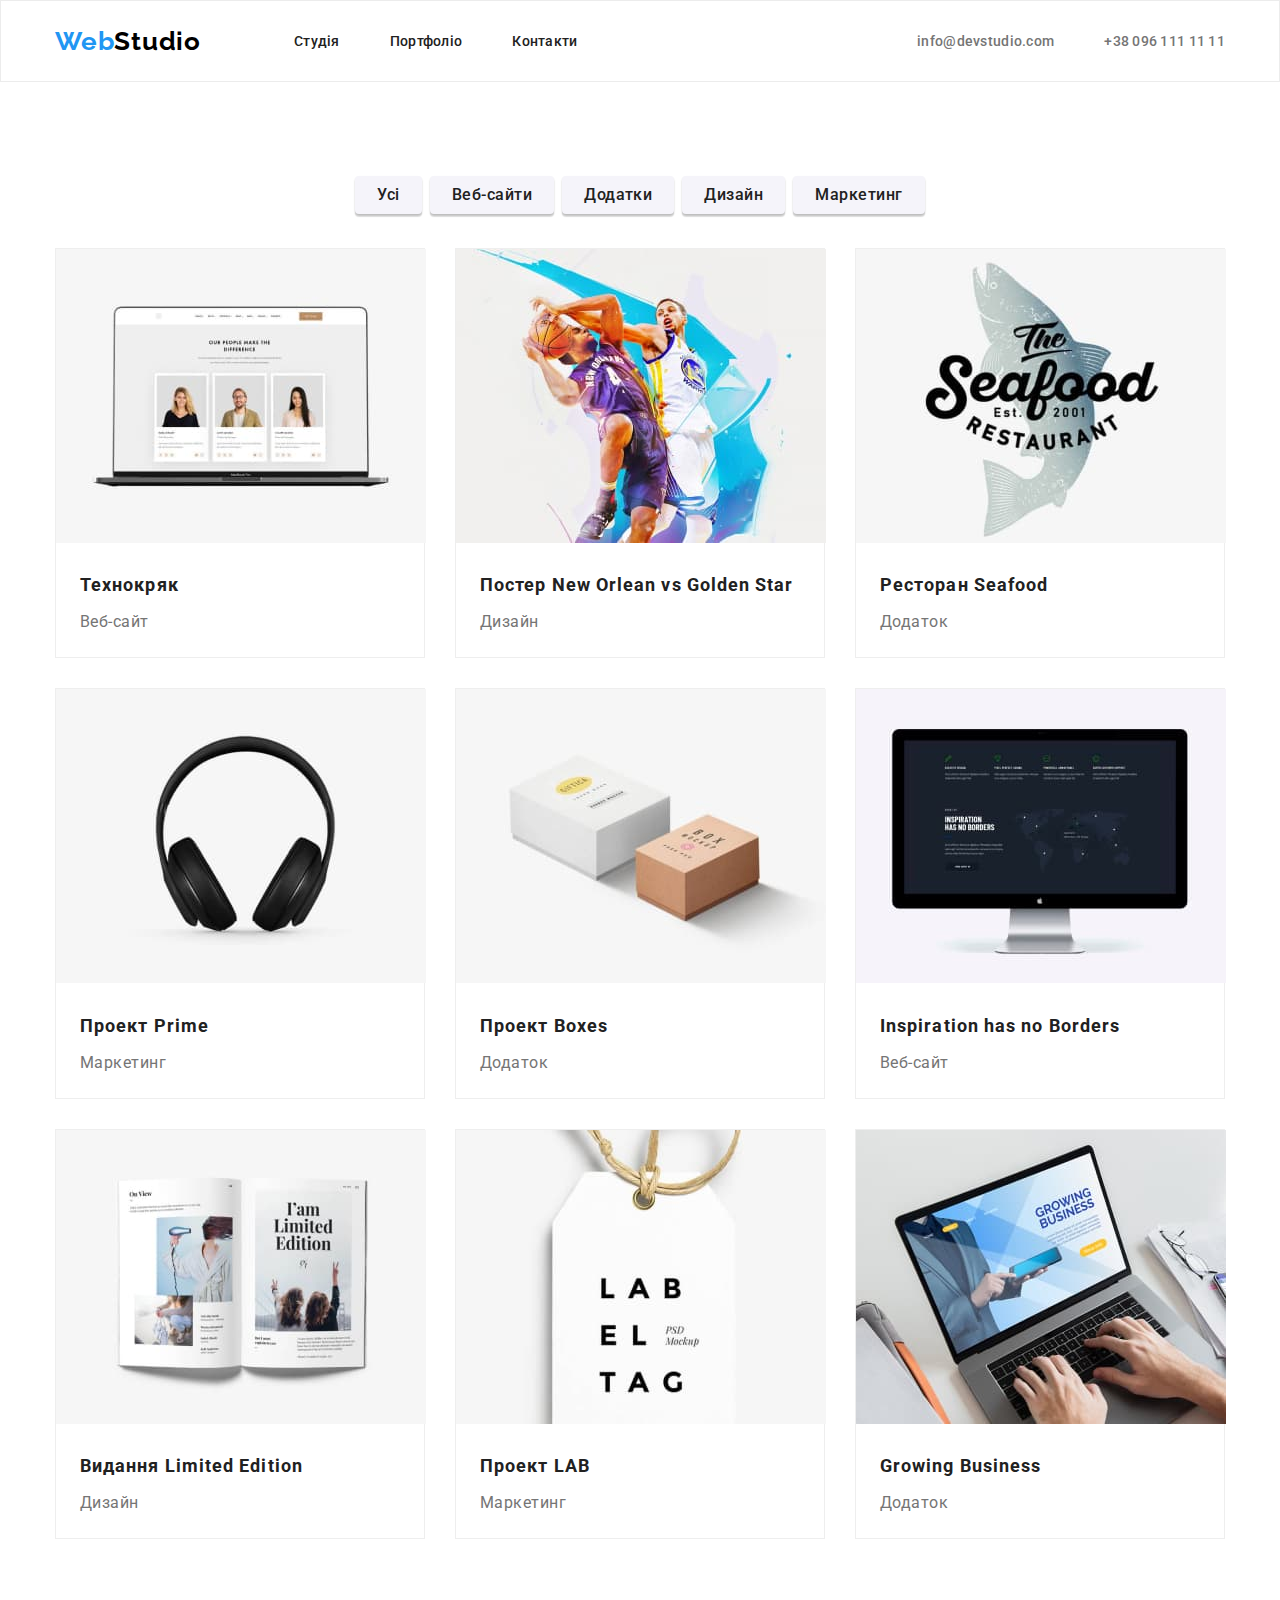
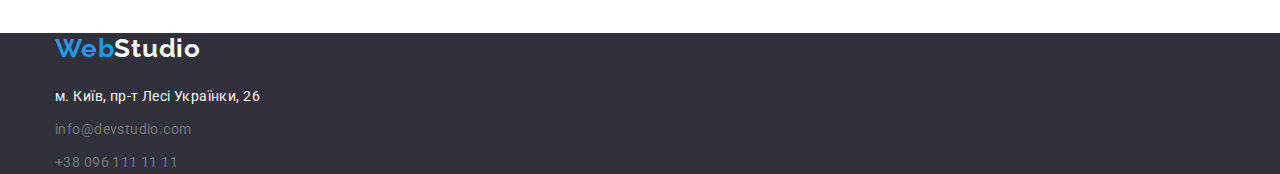
==== commit 88afc2a6: "Summary-all-fix" ====
--- a/portfolio.html
+++ b/portfolio.html
@@ -20,66 +20,54 @@
   <body>
     <!--Шапка-->
     <header class="page-header">
-      <div class="container">
-        <nav>
+      <div class="container item-link">
+        <nav class="main-nav">
           <a href="./index.html" class="logo">Web<span class="logo-styles">Studio</span></a>
           <ul class="nav-link">
-            <li><a href="./index.html" class="font">Студія</a></li>
-            <li><a href="./portfolio.html" class="font">Портфоліо</a></li>
-            <li><a href="/" class="font">Контакти</a></li>
+            <li class="item-font"><a href="./index.html" class="font">Студія</a></li>
+            <li class="item-font"><a href="./portfolio.html" class="font">Портфоліо</a></li>
+            <li class="item-font"><a href="/" class="font">Контакти</a></li>
           </ul>
         </nav>
         <!--Контакти-->
         <ul class="contact">
-          <li><a href="mailto:info@devstudio.com" class="info">info@devstudio.com</a></li>
-          <li><a href="tel:+380961111111" class="info">+38 096 111 11 11</a></li>
+          <li class="item-info">
+            <a href="mailto:info@devstudio.com" class="info">info@devstudio.com</a>
+          </li>
+          <li class="item-info"><a href="tel:+380961111111" class="info">+38 096 111 11 11</a></li>
         </ul>
       </div>
     </header>
     <main>
       <!--Портфоліо-->
-      <section>
+      <section class="section">
         <div class="container">
           <h1 class="visually-hidden">Портфоліо</h1>
           <ul class="list-button">
-            <li>
-              <button type="button" class="click-button" style="min-width: 73px;">
-                Усі
-              </button>
+            <li class="cl-btn">
+              <button type="button" class="click-button" style="min-width: 73">Усі</button>
             </li>
-            <li>
-              <button type="button" class="click-button" style="min-width: 125px;">
-                Веб-сайти
-              </button>
+            <li class="cl-btn">
+              <button type="button" class="click-button" style="min-width: 125">Веб-сайти</button>
             </li>
-            <li>
-              <button type="button" class="click-button" style="min-width: 112px;">
-                Додатки
-              </button>
+            <li class="cl-btn">
+              <button type="button" class="click-button" style="min-width: 112">Додатки</button>
             </li>
-            <li>
-              <button type="button" class="click-button" style="min-width: 103px;">
-                Дизайн
-              </button>
+            <li class="cl-btn">
+              <button type="button" class="click-button" style="min-width: 103">Дизайн</button>
             </li>
-            <li>
-              <button type="button" class="click-button" style="min-width: 130px;">
-                Маркетинг
-              </button>
+            <li class="cl-btn">
+              <button type="button" class="click-button" style="min-width: 130">Маркетинг</button>
             </li>
           </ul>
-        </div>
-      </section>
-      <!-- Макет -->
-      <section>
-        <div class="container">
-          <ul>
-            <li>
-              <img src="./images/laptop.jpg" alt="Ознайомлення з веб-сайтом" width="370">
+          <!-- Макет -->
+          <ul class="maket-bg">
+            <li class="mark-bg">
+              <img src="./images/laptop.jpg" alt="Ознайомлення з веб-сайтом" width="370" />
               <h2 class="project-company">Технокряк</h2>
               <p class="marker-company">Веб-сайт</p>
             </li>
-            <li>
+            <li class="mark-bg">
               <img
                 src="./images/basketball.jpg"
                 alt="Рекламний постер на матч з баскетболу"
@@ -88,47 +76,50 @@
               <h2 class="project-company">Постер New Orlean vs Golden Star</h2>
               <p class="marker-company">Дизайн</p>
             </li>
-            <li>
-              <img src="./images/restaurant.jpg" alt="Додаток ресторану за логотипом" width="370">
+            <li class="mark-bg">
+              <img src="./images/restaurant.jpg" alt="Додаток ресторану за логотипом" width="370" />
               <h2 class="project-company">Ресторан Seafood</h2>
               <p class="marker-company">Додаток</p>
             </li>
-            <li>
-              <img src="./images/music.jpg" alt="Магазин для придбання гаджета" width="370">
+            <li class="mark-bg">
+              <img src="./images/music.jpg" alt="Магазин для придбання гаджета" width="370" />
               <h2 class="project-company">Проект Prime</h2>
               <p class="marker-company">Маркетинг</p>
             </li>
-            <li>
+            <li class="mark-bg">
               <img
                 src="./images/brownbox.jpg"
                 alt="Додаток для замовлення подарунків"
-                width="370">
+                width="370"
+              />
               <h2 class="project-company">Проект Boxes</h2>
               <p class="marker-company">Додаток</p>
             </li>
-            <li>
+            <li class="mark-bg">
               <img
                 src="./images/monomac.jpg"
                 alt="Веб-сайт для аналізування завдяки графіку"
-                width="370">
+                width="370"
+              />
               <h2 class="project-company">Inspiration has no Borders</h2>
               <p class="marker-company">Веб-сайт</p>
             </li>
-            <li>
-              <img src="./images/book.jpg" alt="Дизайн зробленний у стилі книги" width="370">
+            <li class="mark-bg">
+              <img src="./images/book.jpg" alt="Дизайн зробленний у стилі книги" width="370" />
               <h2 class="project-company">Видання Limited Edition</h2>
               <p class="marker-company">Дизайн</p>
             </li>
-            <li>
+            <li class="mark-bg">
               <img
                 src="./images/labeltag.jpg"
                 alt="Маркування подарунків при замовленні"
-                width="370">
+                width="370"
+              />
               <h2 class="project-company">Проект LAB</h2>
               <p class="marker-company">Маркетинг</p>
             </li>
-            <li>
-              <img src="./images/macbook.jpg" alt="Додаток для будь якої системи>
+            <li class="mark-bg">
+              <img src="./images/macbook.jpg" alt="Додаток для будь якої системи" width="370" />
               <h2 class="project-company">Growing Business</h2>
               <p class="marker-company">Додаток</p>
             </li>
--- a/css/styles.css
+++ b/css/styles.css
@@ -40,6 +40,18 @@
   text-decoration: none;
 }
 
+/* Розмітка */
+.section {
+  padding-top: 94px;
+  padding-bottom: 94px;
+}
+
+.container {
+  width: 1200px;
+  padding: 0 15px;
+  margin: 0 auto;
+}
+
 /* Logo-шрифт/колір */
 
 .page-header {
@@ -63,12 +75,31 @@
 
 /* Шапка index portfolio */
 
+.item-link,
+.main-nav,
+.contact {
+  display: flex;
+  align-items: center;
+}
+
+.nav-link {
+  display: flex;
+  margin-left: 93px;
+}
+
+.nav-link .item-font + .item-font {
+  margin-left: 50px;
+}
+
 .nav-link .font {
+  display: block;
   color: var(--color-text-link);
   font-weight: 500;
   font-size: 14px;
   line-height: calc(16 / 14);
   letter-spacing: 0.02em;
+  padding-top: 32px;
+  padding-bottom: 32px;
 }
 
 .nav-link .font:hover,
@@ -76,12 +107,24 @@
   color: var(--hover-focus-link-button);
 }
 
+.contact {
+  display: flex;
+  margin-left: auto;
+}
+
+.contact .item-info + .item-info {
+  margin-left: 50px;
+}
+
 .contact .info {
+  display: block;
   color: var(--color-text-contact);
   font-weight: 500;
   font-size: 14px;
   line-height: calc(16 / 14);
   letter-spacing: 0.02em;
+  padding-top: 32px;
+  padding-bottom: 32px;
 }
 
 .contact .info:hover,
@@ -143,6 +186,14 @@
   overflow: hidden;
 }
 
+.information {
+  display: flex;
+}
+
+.information .info-item + .info-item {
+  margin-left: 30px;
+}
+
 .factor {
   font-weight: 700;
   font-size: 14px;
@@ -178,8 +229,28 @@
   margin-bottom: 50px;
 }
 
+.images-items {
+  display: flex;
+}
+
+.images-items .img-item + .img-item {
+  margin-left: 30px;
+}
+
 .bg-card {
   background-color: var(--color-text-title-button);
+}
+
+.card-people {
+  display: flex;
+}
+
+.card-people .bg-card + .bg-card {
+  margin-left: 30px;
+}
+
+.photo-people {
+  margin-bottom: 30px;
 }
 
 .name-people {
@@ -189,7 +260,9 @@
   line-height: calc(19 / 16);
   letter-spacing: 0.03em;
   margin-top: 0;
+  margin-right: auto;
   margin-bottom: 10px;
+  margin-left: auto;
 }
 
 .job-title {
@@ -199,14 +272,21 @@
   line-height: calc(19 / 16);
   letter-spacing: 0.03em;
   margin-top: 0;
-  margin-bottom: 0;
+  margin-right: auto;
+  margin-bottom: 30px;
+  margin-left: auto;
 }
 
 /* Портфоліо */
 
 .list-button {
-  margin-top: 94px;
-  margin-bottom: 50px;
+  display: flex;
+  justify-content: center;
+  padding-bottom: 34px;
+}
+
+.list-button .cl-btn + .cl-btn {
+  margin-left: 8px;
 }
 
 .list-button .click-button {
@@ -234,13 +314,35 @@
   padding: 6px 25px;
 }
 
+.maket-bg {
+  display: flex;
+  flex-wrap: wrap;
+}
+
+.mark-bg {
+  border: 1px solid #eeeeee;
+  width: 370px;
+  margin-right: 30px;
+  margin-bottom: 30px;
+}
+
+.mark-bg:nth-child(3n) {
+  margin-right: 0;
+}
+
+.mark-bg:nth-last-child(-n + 3) {
+  margin-bottom: 0;
+}
+
 .project-company {
   font-weight: 700;
   font-size: 18px;
   line-height: calc(36 / 18);
   letter-spacing: 0.06em;
-  margin-top: 0;
+  margin-top: 20px;
+  margin-right: 24px;
   margin-bottom: 4px;
+  margin-left: 24px;
 }
 
 .marker-company {
@@ -249,7 +351,9 @@
   line-height: calc(30 / 16);
   letter-spacing: 0.03em;
   margin-top: 0;
-  margin-bottom: 0;
+  margin-right: 24px;
+  margin-bottom: 20px;
+  margin-left: 24px;
 }
 
 /* Підвал index portfolio */
@@ -296,11 +400,3 @@
 .foot-contact .foot-info:focus {
   color: var(--hover-focus-link-button);
 }
-
-/* Розмітка */
-
-.container {
-  width: 1200px;
-  padding: 0 15px;
-  margin: 0 auto;
-}
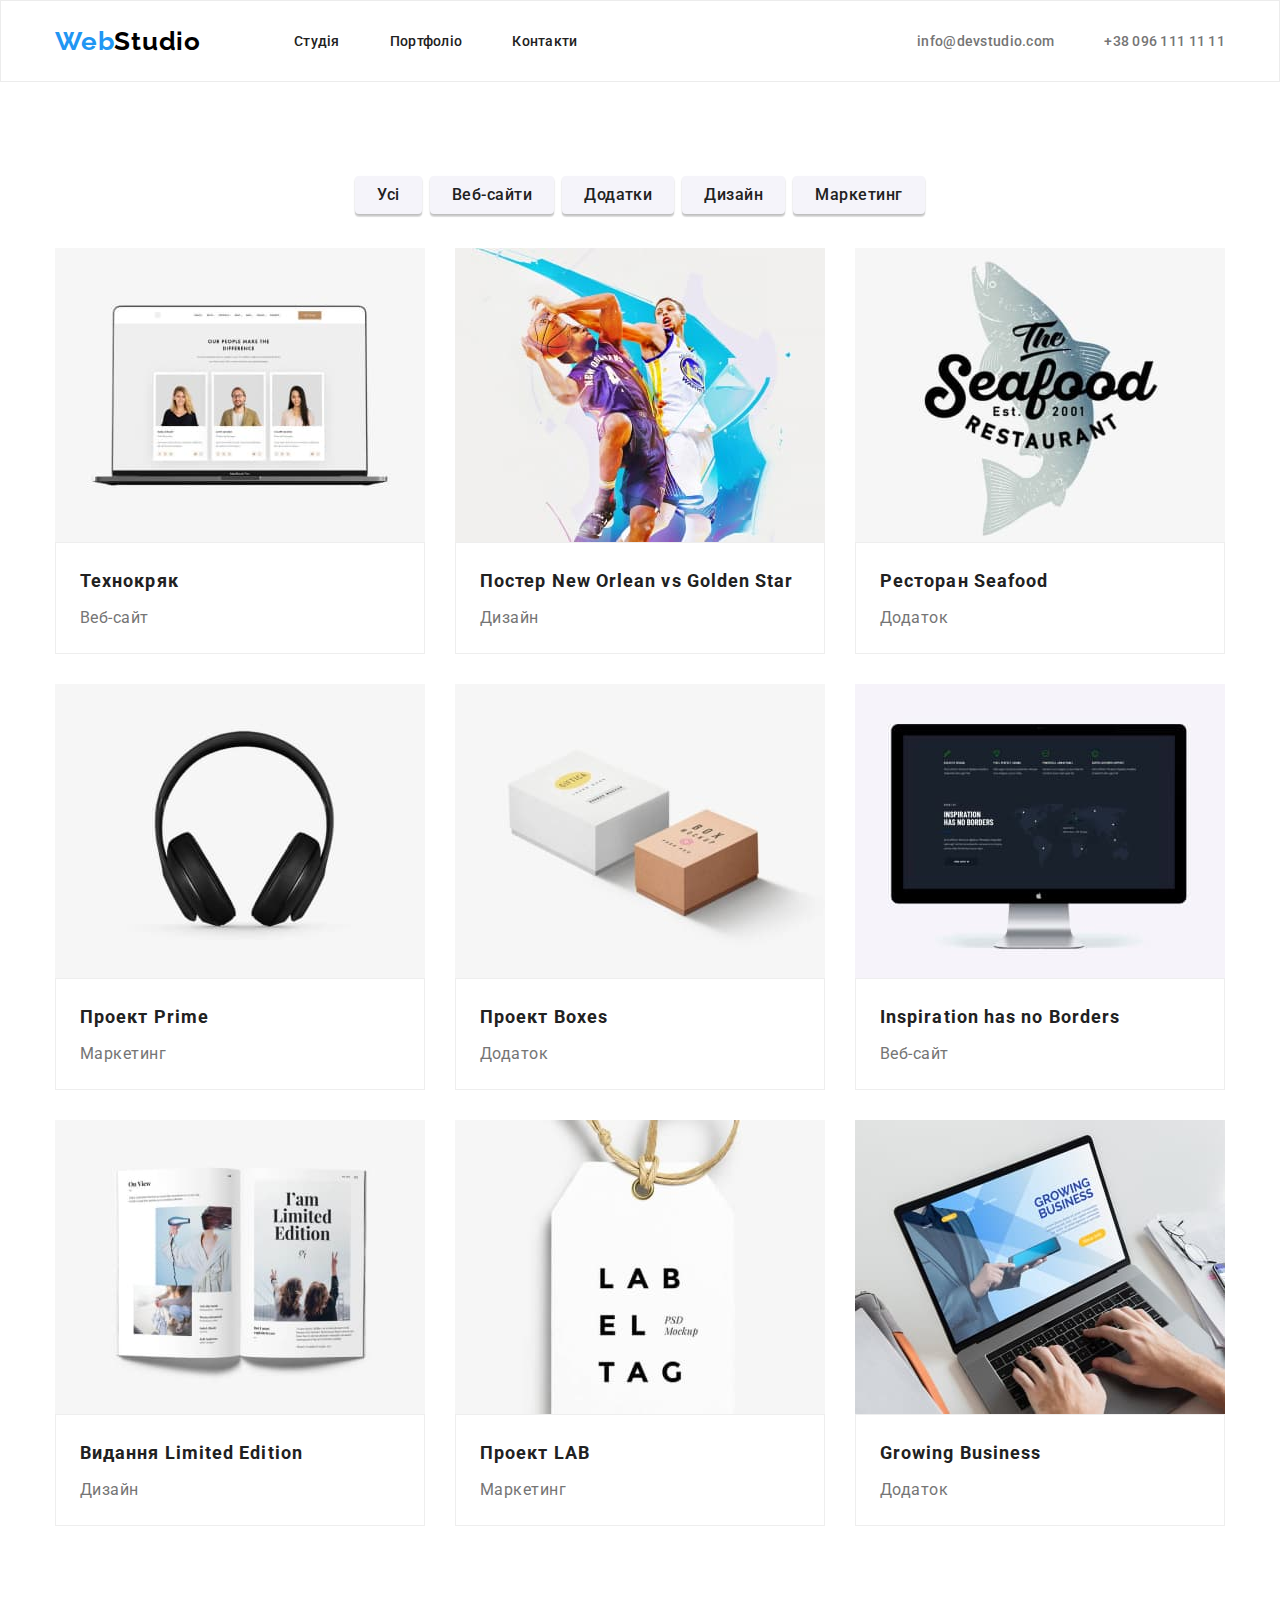
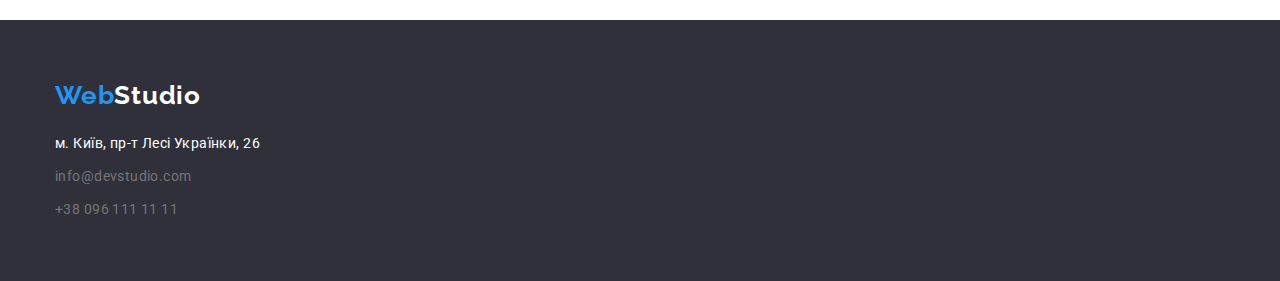
==== commit 6871ccdb: "Fixed" ====
--- a/portfolio.html
+++ b/portfolio.html
@@ -45,27 +45,29 @@
           <h1 class="visually-hidden">Портфоліо</h1>
           <ul class="list-button">
             <li class="cl-btn">
-              <button type="button" class="click-button" style="min-width: 73">Усі</button>
+              <button type="button" class="click-button">Усі</button>
             </li>
             <li class="cl-btn">
-              <button type="button" class="click-button" style="min-width: 125">Веб-сайти</button>
+              <button type="button" class="click-button">Веб-сайти</button>
             </li>
             <li class="cl-btn">
-              <button type="button" class="click-button" style="min-width: 112">Додатки</button>
+              <button type="button" class="click-button">Додатки</button>
             </li>
             <li class="cl-btn">
-              <button type="button" class="click-button" style="min-width: 103">Дизайн</button>
+              <button type="button" class="click-button">Дизайн</button>
             </li>
             <li class="cl-btn">
-              <button type="button" class="click-button" style="min-width: 130">Маркетинг</button>
+              <button type="button" class="click-button">Маркетинг</button>
             </li>
           </ul>
           <!-- Макет -->
           <ul class="maket-bg">
             <li class="mark-bg">
               <img src="./images/laptop.jpg" alt="Ознайомлення з веб-сайтом" width="370" />
-              <h2 class="project-company">Технокряк</h2>
-              <p class="marker-company">Веб-сайт</p>
+              <div class="bg-cont">
+                <h2 class="project-company">Технокряк</h2>
+                <p class="marker-company">Веб-сайт</p>
+              </div>
             </li>
             <li class="mark-bg">
               <img
@@ -73,18 +75,24 @@
                 alt="Рекламний постер на матч з баскетболу"
                 width="370"
               />
-              <h2 class="project-company">Постер New Orlean vs Golden Star</h2>
-              <p class="marker-company">Дизайн</p>
+              <div class="bg-cont">
+                <h2 class="project-company">Постер New Orlean vs Golden Star</h2>
+                <p class="marker-company">Дизайн</p>
+              </div>
             </li>
             <li class="mark-bg">
               <img src="./images/restaurant.jpg" alt="Додаток ресторану за логотипом" width="370" />
-              <h2 class="project-company">Ресторан Seafood</h2>
-              <p class="marker-company">Додаток</p>
+              <div class="bg-cont">
+                <h2 class="project-company">Ресторан Seafood</h2>
+                <p class="marker-company">Додаток</p>
+              </div>
             </li>
             <li class="mark-bg">
               <img src="./images/music.jpg" alt="Магазин для придбання гаджета" width="370" />
-              <h2 class="project-company">Проект Prime</h2>
-              <p class="marker-company">Маркетинг</p>
+              <div class="bg-cont">
+                <h2 class="project-company">Проект Prime</h2>
+                <p class="marker-company">Маркетинг</p>
+              </div>
             </li>
             <li class="mark-bg">
               <img
@@ -92,8 +100,10 @@
                 alt="Додаток для замовлення подарунків"
                 width="370"
               />
-              <h2 class="project-company">Проект Boxes</h2>
-              <p class="marker-company">Додаток</p>
+              <div class="bg-cont">
+                <h2 class="project-company">Проект Boxes</h2>
+                <p class="marker-company">Додаток</p>
+              </div>
             </li>
             <li class="mark-bg">
               <img
@@ -101,13 +111,17 @@
                 alt="Веб-сайт для аналізування завдяки графіку"
                 width="370"
               />
-              <h2 class="project-company">Inspiration has no Borders</h2>
-              <p class="marker-company">Веб-сайт</p>
+              <div class="bg-cont">
+                <h2 class="project-company">Inspiration has no Borders</h2>
+                <p class="marker-company">Веб-сайт</p>
+              </div>
             </li>
             <li class="mark-bg">
               <img src="./images/book.jpg" alt="Дизайн зробленний у стилі книги" width="370" />
-              <h2 class="project-company">Видання Limited Edition</h2>
-              <p class="marker-company">Дизайн</p>
+              <div class="bg-cont">
+                <h2 class="project-company">Видання Limited Edition</h2>
+                <p class="marker-company">Дизайн</p>
+              </div>
             </li>
             <li class="mark-bg">
               <img
@@ -115,13 +129,17 @@
                 alt="Маркування подарунків при замовленні"
                 width="370"
               />
-              <h2 class="project-company">Проект LAB</h2>
-              <p class="marker-company">Маркетинг</p>
+              <div class="bg-cont">
+                <h2 class="project-company">Проект LAB</h2>
+                <p class="marker-company">Маркетинг</p>
+              </div>
             </li>
             <li class="mark-bg">
               <img src="./images/macbook.jpg" alt="Додаток для будь якої системи" width="370" />
-              <h2 class="project-company">Growing Business</h2>
-              <p class="marker-company">Додаток</p>
+              <div class="bg-cont">
+                <h2 class="project-company">Growing Business</h2>
+                <p class="marker-company">Додаток</p>
+              </div>
             </li>
           </ul>
         </div>
--- a/css/styles.css
+++ b/css/styles.css
@@ -12,6 +12,7 @@
   --color-text-link: #212121;
   --color-text-contact: #757575;
   --hover-focus-link-button: #2196f3;
+  --margin-content: 30px;
 }
 
 html {
@@ -40,7 +41,24 @@
   text-decoration: none;
 }
 
+h1,
+h2,
+h3,
+h4,
+h5,
+h6,
+p,
+ul {
+  padding: 0;
+  margin: 0;
+}
+
+img {
+  display: block;
+}
+
 /* Розмітка */
+
 .section {
   padding-top: 94px;
   padding-bottom: 94px;
@@ -137,6 +155,7 @@
 .hero {
   background: var(--background-color-sect);
   text-align: center;
+  padding: 200px 0;
 }
 
 .baner-text {
@@ -146,8 +165,7 @@
   line-height: calc(60 / 44);
   letter-spacing: 0.06em;
   text-transform: uppercase;
-  margin-top: 0;
-  margin-bottom: 30;
+  margin-bottom: 30px;
 }
 
 .baner-button {
@@ -172,6 +190,10 @@
 }
 
 /* Деталі */
+
+.padding-sec {
+  padding-bottom: 0;
+}
 
 .visually-hidden {
   position: absolute;
@@ -188,10 +210,12 @@
 
 .information {
   display: flex;
-}
-
-.information .info-item + .info-item {
-  margin-left: 30px;
+  margin-right: -30px;
+}
+
+.information > .info-item {
+  flex-basis: calc(100% / 4 - 30px);
+  margin-right: var(--margin-content);
 }
 
 .factor {
@@ -200,7 +224,6 @@
   line-height: calc(16 / 14);
   letter-spacing: 0.03em;
   text-transform: uppercase;
-  margin-top: 0;
   margin-bottom: 10px;
 }
 
@@ -209,8 +232,6 @@
   color: var(--color-text-p);
   line-height: calc(24 / 14);
   letter-spacing: 0.03em;
-  margin-top: 0;
-  margin-bottom: 0;
 }
 
 /* Заняття Команда index */
@@ -225,32 +246,36 @@
   font-size: 36px;
   line-height: calc(42 / 36);
   letter-spacing: 0.03em;
-  margin-top: 0;
   margin-bottom: 50px;
 }
 
 .images-items {
   display: flex;
-}
-
-.images-items .img-item + .img-item {
-  margin-left: 30px;
+  margin-right: -30px;
+}
+
+.images-items > .img-item {
+  flex-basis: calc(100% / 3 - 30px);
+  margin-right: var(--margin-content);
 }
 
 .bg-card {
   background-color: var(--color-text-title-button);
+  box-shadow: 0px 1px 3px rgba(0, 0, 0, 0.12), 0px 1px 1px rgba(0, 0, 0, 0.14),
+    0px 2px 1px rgba(0, 0, 0, 0.2);
+  border-radius: 0px 0px 4px 4px;
 }
 
 .card-people {
   display: flex;
-}
-
-.card-people .bg-card + .bg-card {
-  margin-left: 30px;
-}
-
-.photo-people {
-  margin-bottom: 30px;
+  margin-top: -30px;
+  margin-right: -30px;
+}
+
+.card-people > .bg-card {
+  flex-basis: calc(100% / 4 - 30px);
+  margin-top: var(--margin-content);
+  margin-right: var(--margin-content);
 }
 
 .name-people {
@@ -259,7 +284,7 @@
   font-size: 16px;
   line-height: calc(19 / 16);
   letter-spacing: 0.03em;
-  margin-top: 0;
+  margin-top: var(--margin-content);
   margin-right: auto;
   margin-bottom: 10px;
   margin-left: auto;
@@ -271,9 +296,8 @@
   font-size: 16px;
   line-height: calc(19 / 16);
   letter-spacing: 0.03em;
-  margin-top: 0;
   margin-right: auto;
-  margin-bottom: 30px;
+  margin-bottom: var(--margin-content);
   margin-left: auto;
 }
 
@@ -311,27 +335,24 @@
 .list-button .click-button:active {
   background-color: var(--hover-focus-link-button);
   color: var(--color-text-title-button);
-  padding: 6px 25px;
 }
 
 .maket-bg {
   display: flex;
   flex-wrap: wrap;
-}
-
-.mark-bg {
+  margin-top: -30px;
+  margin-right: -30px;
+}
+
+.maket-bg > .mark-bg {
+  flex-basis: calc(100% / 3 - 30px);
+  margin-top: var(--margin-content);
+  margin-right: var(--margin-content);
+}
+
+.bg-cont {
+  padding: 20px 24px;
   border: 1px solid #eeeeee;
-  width: 370px;
-  margin-right: 30px;
-  margin-bottom: 30px;
-}
-
-.mark-bg:nth-child(3n) {
-  margin-right: 0;
-}
-
-.mark-bg:nth-last-child(-n + 3) {
-  margin-bottom: 0;
 }
 
 .project-company {
@@ -339,10 +360,7 @@
   font-size: 18px;
   line-height: calc(36 / 18);
   letter-spacing: 0.06em;
-  margin-top: 20px;
-  margin-right: 24px;
-  margin-bottom: 4px;
-  margin-left: 24px;
+  padding-bottom: 4px;
 }
 
 .marker-company {
@@ -350,15 +368,12 @@
   font-size: 16px;
   line-height: calc(30 / 16);
   letter-spacing: 0.03em;
-  margin-top: 0;
-  margin-right: 24px;
-  margin-bottom: 20px;
-  margin-left: 24px;
 }
 
 /* Підвал index portfolio */
 
 .drop-info {
+  padding: 60px 0;
   background: var(--background-color-sect);
 }
 
@@ -381,10 +396,6 @@
   margin-bottom: 9px;
 }
 
-.foot-contact {
-  margin-top: 0;
-  margin-bottom: 0;
-}
 .foot-contact .foot-info {
   color: var(--color-text-contact);
   font-size: 14px;
